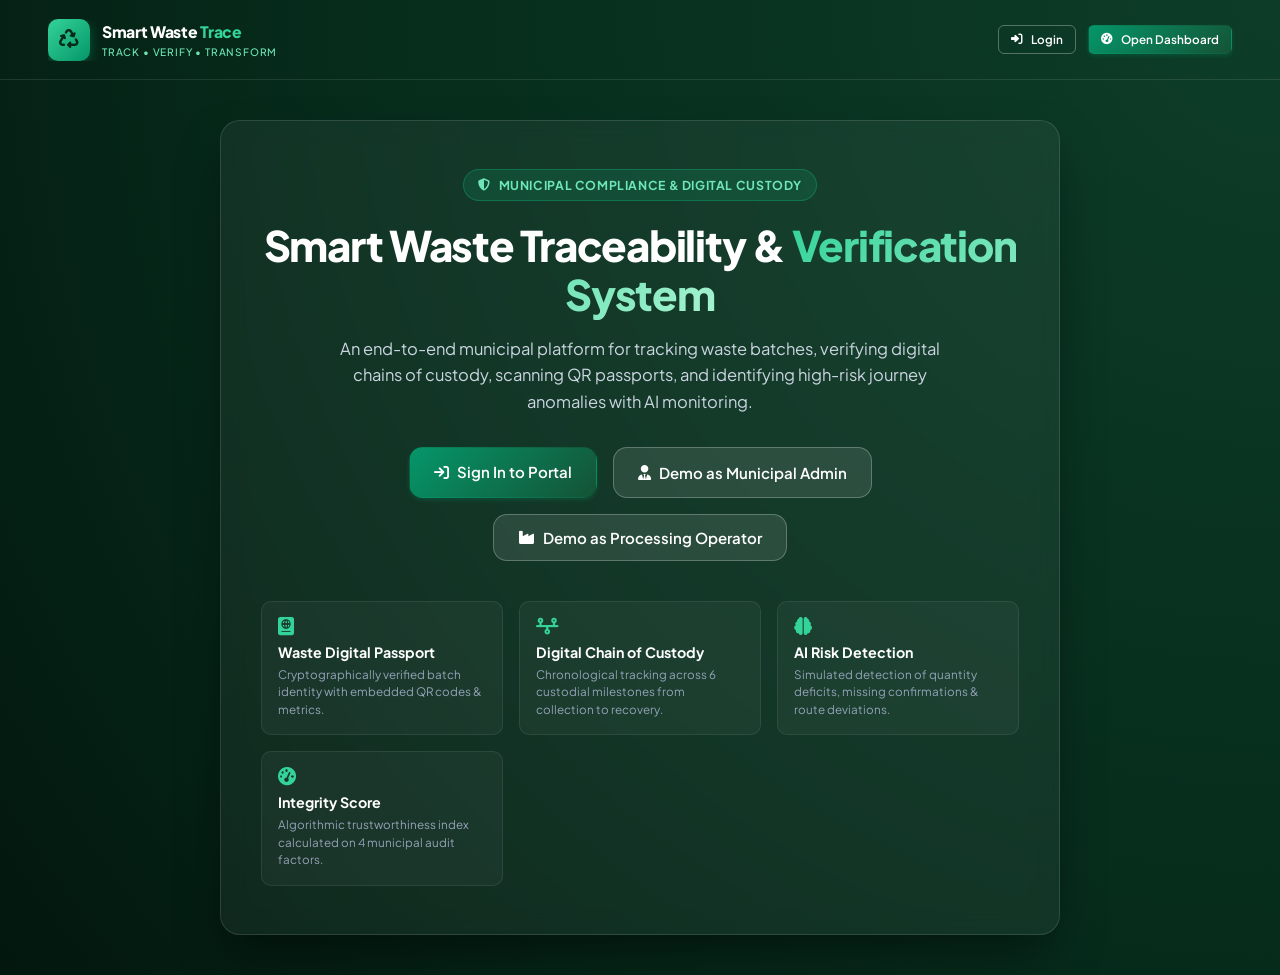
==== index.html @ 2388b6dc "Initial commit - Smart Waste Trace frontend" ====
<!DOCTYPE html>
<html lang="en">
<head>
  <meta charset="UTF-8">
  <meta name="viewport" content="width=device-width, initial-scale=1.0">
  <title>Smart Waste Trace | Track. Verify. Transform.</title>
  <link rel="stylesheet" href="https://cdnjs.cloudflare.com/ajax/libs/font-awesome/6.5.1/css/all.min.css">
  <link rel="stylesheet" href="css/style.css">
  <link rel="stylesheet" href="css/dashboard.css">
  <link rel="stylesheet" href="css/responsive.css">
  <style>
    .hero-section {
      min-height: 100vh;
      background: radial-gradient(circle at top right, #0d3d28 0%, #062b1b 60%, #03170e 100%);
      color: #ffffff;
      display: flex;
      flex-direction: column;
      position: relative;
      overflow: hidden;
    }
    .hero-nav {
      height: 80px;
      display: flex;
      align-items: center;
      justify-content: space-between;
      padding: 0 48px;
      border-bottom: 1px solid rgba(255, 255, 255, 0.1);
    }
    .hero-content {
      flex: 1;
      display: flex;
      align-items: center;
      justify-content: center;
      padding: 40px 24px;
      text-align: center;
    }
    .hero-card {
      max-width: 840px;
      background: rgba(255, 255, 255, 0.05);
      border: 1px solid rgba(255, 255, 255, 0.12);
      backdrop-filter: blur(12px);
      padding: 48px 40px;
      border-radius: var(--radius-xl);
      box-shadow: 0 25px 50px -12px rgba(0, 0, 0, 0.5);
    }
    .hero-badge {
      display: inline-flex;
      align-items: center;
      gap: 8px;
      background: rgba(16, 185, 129, 0.15);
      border: 1px solid rgba(16, 185, 129, 0.35);
      color: var(--primary-300);
      font-size: 0.82rem;
      font-weight: 700;
      letter-spacing: 0.05em;
      text-transform: uppercase;
      padding: 6px 14px;
      border-radius: var(--radius-full);
      margin-bottom: 20px;
    }
    .hero-title {
      font-size: 2.8rem;
      font-weight: 800;
      color: #ffffff;
      letter-spacing: -0.03em;
      line-height: 1.15;
      margin-bottom: 18px;
    }
    .hero-title span {
      background: linear-gradient(135deg, var(--primary-400), #a7f3d0);
      -webkit-background-clip: text;
      -webkit-text-fill-color: transparent;
    }
    .hero-desc {
      font-size: 1.1rem;
      color: #cbd5e1;
      max-width: 650px;
      margin: 0 auto 32px;
      line-height: 1.6;
    }
    .hero-features {
      display: grid;
      grid-template-columns: repeat(auto-fit, minmax(200px, 1fr));
      gap: 16px;
      margin-top: 40px;
      text-align: left;
    }
    .hero-feat-item {
      background: rgba(255, 255, 255, 0.04);
      border: 1px solid rgba(255, 255, 255, 0.08);
      padding: 16px;
      border-radius: var(--radius-md);
    }
    .hero-feat-item i {
      color: var(--primary-400);
      font-size: 1.2rem;
      margin-bottom: 8px;
      display: block;
    }
    .hero-feat-item h4 {
      color: #ffffff;
      font-size: 0.95rem;
      margin-bottom: 4px;
    }
    .hero-feat-item p {
      color: #94a3b8;
      font-size: 0.78rem;
    }
  </style>
</head>
<body>

  <div class="hero-section">
    <nav class="hero-nav">
      <a href="index.html" class="brand-wrapper">
        <div class="brand-logo-icon">
          <i class="fa-solid fa-recycle"></i>
        </div>
        <div class="brand-text">
          <span class="brand-name">Smart Waste <span>Trace</span></span>
          <span class="brand-tagline">Track • Verify • Transform</span>
        </div>
      </a>

      <div style="display: flex; gap: 12px;">
        <a href="login.html" class="btn btn-secondary btn-sm" style="background: transparent; color: #fff; border-color: rgba(255,255,255,0.3);">
          <i class="fa-solid fa-right-to-bracket"></i> Login
        </a>
        <a href="dashboard.html" class="btn btn-primary btn-sm">
          <i class="fa-solid fa-gauge-high"></i> Open Dashboard
        </a>
      </div>
    </nav>

    <div class="hero-content">
      <div class="hero-card">
        <div class="hero-badge">
          <i class="fa-solid fa-shield-halved"></i> Municipal Compliance & Digital Custody
        </div>
        <h1 class="hero-title">
          Smart Waste Traceability &amp; <span>Verification System</span>
        </h1>
        <p class="hero-desc">
          An end-to-end municipal platform for tracking waste batches, verifying digital chains of custody, scanning QR passports, and identifying high-risk journey anomalies with AI monitoring.
        </p>

        <div style="display: flex; justify-content: center; gap: 16px; flex-wrap: wrap;">
          <a href="login.html" class="btn btn-primary btn-lg">
            <i class="fa-solid fa-arrow-right-to-bracket"></i> Sign In to Portal
          </a>
          <button class="btn btn-secondary btn-lg" onclick="loginDirect('admin')" style="background: rgba(255,255,255,0.1); color: #fff; border-color: rgba(255,255,255,0.25);">
            <i class="fa-solid fa-user-tie"></i> Demo as Municipal Admin
          </button>
          <button class="btn btn-secondary btn-lg" onclick="loginDirect('operator')" style="background: rgba(255,255,255,0.1); color: #fff; border-color: rgba(255,255,255,0.25);">
            <i class="fa-solid fa-industry"></i> Demo as Processing Operator
          </button>
        </div>

        <div class="hero-features">
          <div class="hero-feat-item">
            <i class="fa-solid fa-passport"></i>
            <h4>Waste Digital Passport</h4>
            <p>Cryptographically verified batch identity with embedded QR codes & metrics.</p>
          </div>
          <div class="hero-feat-item">
            <i class="fa-solid fa-timeline"></i>
            <h4>Digital Chain of Custody</h4>
            <p>Chronological tracking across 6 custodial milestones from collection to recovery.</p>
          </div>
          <div class="hero-feat-item">
            <i class="fa-solid fa-brain"></i>
            <h4>AI Risk Detection</h4>
            <p>Simulated detection of quantity deficits, missing confirmations & route deviations.</p>
          </div>
          <div class="hero-feat-item">
            <i class="fa-solid fa-gauge-high"></i>
            <h4>Integrity Score</h4>
            <p>Algorithmic trustworthiness index calculated on 4 municipal audit factors.</p>
          </div>
        </div>
      </div>
    </div>
  </div>

  <div id="toast-container"></div>

  <script src="js/data.js"></script>
  <script src="js/auth.js"></script>
  <script>
    function loginDirect(role) {
      AuthService.login(role === 'admin' ? 'admin@smartwastetrace.gov.in' : 'operator@ecocompost.in', 'demo123', role);
      showToast(`Logged in as ${role === 'admin' ? 'Municipal Admin' : 'Processing Center Operator'}! Redirecting...`, 'success');
      setTimeout(() => {
        window.location.href = 'dashboard.html';
      }, 500);
    }

    // Auto-redirect if already authenticated
    document.addEventListener('DOMContentLoaded', () => {
      const user = AuthService.getUser();
      if (user) {
        // Can optionally auto redirect, or leave landing accessible
      }
    });
  </script>
</body>
</html>
---- css/style.css ----
/* ==========================================================================
   SMART WASTE TRACE - CORE DESIGN SYSTEM & STYLESHEET
   Theme: Environmental Tech / Forest & Emerald Green
   Tagline: Track. Verify. Transform.
   ========================================================================== */

@import url('https://fonts.googleapis.com/css2?family=Plus+Jakarta+Sans:wght@300;400;500;600;700;800&family=JetBrains+Mono:wght@400;500;600&display=swap');

:root {
  /* Brand Colors */
  --primary-900: #062b1b;
  --primary-800: #0d3d28;
  --primary-700: #145336;
  --primary-600: #059669;
  --primary-500: #10b981;
  --primary-400: #34d399;
  --primary-300: #6ee7b7;
  --primary-100: #d1fae5;
  --primary-50:  #ecfdf5;

  /* Accent & Status Colors */
  --accent: #2563eb;
  --accent-light: #eff6ff;
  
  --success: #10b981;
  --success-bg: #ecfdf5;
  --success-border: #a7f3d0;
  
  --warning: #f59e0b;
  --warning-bg: #fffbeb;
  --warning-border: #fde68a;
  
  --danger: #ef4444;
  --danger-bg: #fef2f2;
  --danger-border: #fecaca;

  --info: #0ea5e9;
  --info-bg: #f0f9ff;
  --info-border: #bae6fd;

  /* Neutrals */
  --slate-950: #020617;
  --slate-900: #0f172a;
  --slate-800: #1e293b;
  --slate-700: #334155;
  --slate-600: #475569;
  --slate-500: #64748b;
  --slate-400: #94a3b8;
  --slate-300: #cbd5e1;
  --slate-200: #e2e8f0;
  --slate-100: #f1f5f9;
  --slate-50:  #f8fafc;
  --white:     #ffffff;

  /* App Canvas */
  --bg-app: #f4f7f5;
  --bg-card: #ffffff;
  --bg-card-hover: #f9fbf9;
  --border-color: #e2e8f0;
  --border-light: #f1f5f9;

  /* Typography */
  --font-sans: 'Plus Jakarta Sans', -apple-system, BlinkMacSystemFont, 'Segoe UI', Roboto, sans-serif;
  --font-mono: 'JetBrains Mono', monospace;

  /* Shadows */
  --shadow-xs: 0 1px 2px 0 rgba(16, 24, 40, 0.04);
  --shadow-sm: 0 1px 3px 0 rgba(16, 24, 40, 0.08), 0 1px 2px 0 rgba(16, 24, 40, 0.04);
  --shadow-md: 0 4px 6px -1px rgba(16, 24, 40, 0.08), 0 2px 4px -1px rgba(16, 24, 40, 0.04);
  --shadow-lg: 0 10px 15px -3px rgba(16, 24, 40, 0.08), 0 4px 6px -2px rgba(16, 24, 40, 0.04);
  --shadow-xl: 0 20px 25px -5px rgba(16, 24, 40, 0.1), 0 10px 10px -5px rgba(16, 24, 40, 0.03);
  --shadow-glow: 0 0 25px rgba(16, 185, 129, 0.25);

  /* Radius */
  --radius-sm: 6px;
  --radius-md: 10px;
  --radius-lg: 14px;
  --radius-xl: 20px;
  --radius-full: 9999px;

  /* Layout dimensions */
  --sidebar-width: 270px;
  --sidebar-collapsed-width: 78px;
  --topbar-height: 72px;

  /* Transitions */
  --transition-fast: 0.15s ease;
  --transition-normal: 0.25s ease;
  --transition-slow: 0.4s cubic-bezier(0.16, 1, 0.3, 1);
}

/* Base Reset */
*, *::before, *::after {
  box-sizing: border-box;
  margin: 0;
  padding: 0;
}

html {
  font-size: 15px;
  scroll-behavior: smooth;
  height: 100%;
}

body {
  font-family: var(--font-sans);
  background-color: var(--bg-app);
  color: var(--slate-700);
  line-height: 1.5;
  height: 100%;
  -webkit-font-smoothing: antialiased;
  -moz-osx-font-smoothing: grayscale;
}

a {
  color: var(--primary-600);
  text-decoration: none;
  transition: color var(--transition-fast);
}

a:hover {
  color: var(--primary-700);
}

img, svg {
  vertical-align: middle;
}

button, input, select, textarea {
  font-family: inherit;
  font-size: inherit;
}

/* Typography Helpers */
h1, h2, h3, h4, h5, h6 {
  color: var(--slate-900);
  font-weight: 700;
  line-height: 1.25;
}

h1 { font-size: 1.85rem; }
h2 { font-size: 1.5rem; }
h3 { font-size: 1.25rem; }
h4 { font-size: 1.05rem; }

p {
  color: var(--slate-600);
}

.mono {
  font-family: var(--font-mono);
}

/* Utility Badges */
.badge {
  display: inline-flex;
  align-items: center;
  gap: 5px;
  padding: 3px 10px;
  font-size: 0.75rem;
  font-weight: 600;
  border-radius: var(--radius-full);
  text-transform: capitalize;
  letter-spacing: 0.02em;
}

.badge-dot {
  width: 6px;
  height: 6px;
  border-radius: 50%;
}

/* Status variants */
.badge-low, .badge-completed, .badge-verified, .badge-active {
  background-color: var(--success-bg);
  color: #065f46;
  border: 1px solid var(--success-border);
}
.badge-low .badge-dot, .badge-completed .badge-dot, .badge-verified .badge-dot {
  background-color: var(--success);
}

.badge-medium, .badge-in-transit, .badge-processing {
  background-color: var(--warning-bg);
  color: #92400e;
  border: 1px solid var(--warning-border);
}
.badge-medium .badge-dot, .badge-in-transit .badge-dot, .badge-processing .badge-dot {
  background-color: var(--warning);
}

.badge-high, .badge-discrepancy, .badge-flagged, .badge-alert {
  background-color: var(--danger-bg);
  color: #991b1b;
  border: 1px solid var(--danger-border);
}
.badge-high .badge-dot, .badge-discrepancy .badge-dot, .badge-flagged .badge-dot {
  background-color: var(--danger);
}

.badge-unverified, .badge-pending, .badge-scheduled {
  background-color: #f3e8ff;
  color: #6b21a8;
  border: 1px solid #d8b4fe;
}
.badge-unverified .badge-dot, .badge-pending .badge-dot {
  background-color: #9333ea;
}

.badge-neutral {
  background-color: var(--slate-100);
  color: var(--slate-700);
  border: 1px solid var(--slate-200);
}

/* Waste Type Badges */
.waste-badge {
  display: inline-flex;
  align-items: center;
  gap: 6px;
  padding: 4px 10px;
  border-radius: var(--radius-sm);
  font-size: 0.78rem;
  font-weight: 600;
}
.waste-organic { background: #ecfdf5; color: #047857; border: 1px solid #a7f3d0; }
.waste-plastic { background: #eff6ff; color: #1d4ed8; border: 1px solid #bfdbfe; }
.waste-paper   { background: #fefce8; color: #a16207; border: 1px solid #fef08a; }
.waste-metal   { background: #f1f5f9; color: #475569; border: 1px solid #cbd5e1; }
.waste-ewaste  { background: #faf5ff; color: #7e22ce; border: 1px solid #e9d5ff; }
.waste-mixed   { background: #fff1f2; color: #be123c; border: 1px solid #fecdd3; }

/* Buttons */
.btn {
  display: inline-flex;
  align-items: center;
  justify-content: center;
  gap: 8px;
  font-weight: 600;
  font-size: 0.88rem;
  padding: 9px 18px;
  border-radius: var(--radius-md);
  border: 1px solid transparent;
  cursor: pointer;
  transition: all var(--transition-fast);
  text-decoration: none;
  white-space: nowrap;
}

.btn:disabled {
  opacity: 0.6;
  cursor: not-allowed;
  pointer-events: none;
}

.btn-primary {
  background: linear-gradient(135deg, var(--primary-600), var(--primary-700));
  color: var(--white);
  box-shadow: 0 2px 4px rgba(5, 150, 105, 0.25);
}
.btn-primary:hover {
  background: linear-gradient(135deg, var(--primary-500), var(--primary-600));
  box-shadow: 0 4px 8px rgba(5, 150, 105, 0.35);
  color: var(--white);
  transform: translateY(-1px);
}

.btn-secondary {
  background: var(--white);
  color: var(--slate-700);
  border: 1px solid var(--slate-300);
}
.btn-secondary:hover {
  background: var(--slate-50);
  border-color: var(--slate-400);
  color: var(--slate-900);
}

.btn-danger {
  background: var(--danger);
  color: var(--white);
}
.btn-danger:hover {
  background: #dc2626;
  color: var(--white);
}

.btn-success {
  background: var(--success);
  color: var(--white);
}
.btn-success:hover {
  background: #059669;
  color: var(--white);
}

.btn-ghost {
  background: transparent;
  color: var(--slate-600);
}
.btn-ghost:hover {
  background: var(--slate-100);
  color: var(--slate-900);
}

.btn-sm {
  padding: 5px 12px;
  font-size: 0.78rem;
  border-radius: var(--radius-sm);
}

.btn-lg {
  padding: 13px 24px;
  font-size: 1rem;
  border-radius: var(--radius-lg);
}

.btn-icon {
  width: 38px;
  height: 38px;
  padding: 0;
  border-radius: var(--radius-md);
}

/* Card Component */
.card {
  background: var(--bg-card);
  border: 1px solid var(--border-color);
  border-radius: var(--radius-lg);
  box-shadow: var(--shadow-sm);
  transition: box-shadow var(--transition-normal), border-color var(--transition-normal);
  position: relative;
  overflow: hidden;
}

.card:hover {
  border-color: #cbd5e1;
}

.card-header {
  padding: 18px 22px;
  border-bottom: 1px solid var(--border-color);
  display: flex;
  align-items: center;
  justify-content: space-between;
  gap: 12px;
}

.card-title {
  font-size: 1.05rem;
  font-weight: 700;
  color: var(--slate-900);
  display: flex;
  align-items: center;
  gap: 10px;
}

.card-subtitle {
  font-size: 0.8rem;
  color: var(--slate-500);
  margin-top: 2px;
}

.card-body {
  padding: 22px;
}

.card-footer {
  padding: 14px 22px;
  border-top: 1px solid var(--border-color);
  background: var(--slate-50);
  display: flex;
  align-items: center;
  justify-content: space-between;
}

/* Form Controls */
.form-group {
  margin-bottom: 18px;
}

.form-label {
  display: block;
  font-size: 0.84rem;
  font-weight: 600;
  color: var(--slate-700);
  margin-bottom: 6px;
}

.form-label .required {
  color: var(--danger);
  margin-left: 2px;
}

.form-control, .form-select {
  width: 100%;
  padding: 10px 14px;
  font-size: 0.9rem;
  color: var(--slate-800);
  background-color: var(--white);
  border: 1px solid var(--slate-300);
  border-radius: var(--radius-md);
  transition: all var(--transition-fast);
  outline: none;
}

.form-control:focus, .form-select:focus {
  border-color: var(--primary-500);
  box-shadow: 0 0 0 3px rgba(16, 185, 129, 0.15);
}

.form-control::placeholder {
  color: var(--slate-400);
}

.form-hint {
  font-size: 0.75rem;
  color: var(--slate-500);
  margin-top: 5px;
}

.form-row {
  display: grid;
  grid-template-columns: repeat(auto-fit, minmax(220px, 1fr));
  gap: 16px;
}

/* Checkboxes & Switches */
.form-check {
  display: flex;
  align-items: center;
  gap: 8px;
  user-select: none;
}

.form-check-input {
  width: 17px;
  height: 17px;
  accent-color: var(--primary-600);
  cursor: pointer;
}

/* Data Tables */
.table-responsive {
  width: 100%;
  overflow-x: auto;
  -webkit-overflow-scrolling: touch;
}

.data-table {
  width: 100%;
  border-collapse: separate;
  border-spacing: 0;
  font-size: 0.88rem;
  text-align: left;
}

.data-table th {
  background-color: #f8fafc;
  color: var(--slate-600);
  font-weight: 600;
  font-size: 0.78rem;
  text-transform: uppercase;
  letter-spacing: 0.04em;
  padding: 12px 16px;
  border-bottom: 1px solid var(--border-color);
  white-space: nowrap;
}

.data-table td {
  padding: 14px 16px;
  border-bottom: 1px solid var(--border-light);
  color: var(--slate-700);
  vertical-align: middle;
}

.data-table tbody tr {
  transition: background-color var(--transition-fast);
}

.data-table tbody tr:hover {
  background-color: #f8fafc;
}

.data-table tbody tr:last-child td {
  border-bottom: none;
}

/* Empty State */
.empty-state {
  text-align: center;
  padding: 45px 20px;
}

.empty-state-icon {
  width: 64px;
  height: 64px;
  border-radius: 50%;
  background: var(--primary-50);
  color: var(--primary-600);
  display: inline-flex;
  align-items: center;
  justify-content: center;
  font-size: 1.6rem;
  margin-bottom: 14px;
}

.empty-state-title {
  font-size: 1.1rem;
  font-weight: 700;
  color: var(--slate-800);
  margin-bottom: 6px;
}

.empty-state-text {
  font-size: 0.88rem;
  color: var(--slate-500);
  max-width: 420px;
  margin: 0 auto 18px;
}

/* Modals */
.modal-backdrop {
  position: fixed;
  top: 0;
  left: 0;
  width: 100%;
  height: 100%;
  background: rgba(15, 23, 42, 0.6);
  backdrop-filter: blur(4px);
  z-index: 1000;
  display: flex;
  align-items: center;
  justify-content: center;
  padding: 20px;
  opacity: 0;
  visibility: hidden;
  transition: opacity 0.25s ease, visibility 0.25s ease;
}

.modal-backdrop.active {
  opacity: 1;
  visibility: visible;
}

.modal-dialog {
  background: var(--white);
  border-radius: var(--radius-xl);
  box-shadow: var(--shadow-xl);
  width: 100%;
  max-width: 600px;
  max-height: 90vh;
  display: flex;
  flex-direction: column;
  transform: translateY(20px) scale(0.97);
  transition: transform 0.25s cubic-bezier(0.16, 1, 0.3, 1);
  overflow: hidden;
}

.modal-backdrop.active .modal-dialog {
  transform: translateY(0) scale(1);
}

.modal-header {
  padding: 20px 24px;
  border-bottom: 1px solid var(--border-color);
  display: flex;
  align-items: center;
  justify-content: space-between;
}

.modal-body {
  padding: 24px;
  overflow-y: auto;
}

.modal-footer {
  padding: 16px 24px;
  border-top: 1px solid var(--border-color);
  background: var(--slate-50);
  display: flex;
  align-items: center;
  justify-content: flex-end;
  gap: 12px;
}

/* Toast Notifications */
#toast-container {
  position: fixed;
  bottom: 24px;
  right: 24px;
  z-index: 9999;
  display: flex;
  flex-direction: column;
  gap: 10px;
  pointer-events: none;
}

.toast {
  pointer-events: auto;
  display: flex;
  align-items: center;
  gap: 12px;
  background: var(--white);
  padding: 14px 18px;
  border-radius: var(--radius-lg);
  box-shadow: var(--shadow-lg);
  border-left: 5px solid var(--primary-600);
  min-width: 300px;
  max-width: 420px;
  animation: toastSlideIn 0.3s cubic-bezier(0.16, 1, 0.3, 1);
  font-size: 0.88rem;
  color: var(--slate-800);
}

.toast.toast-success { border-left-color: var(--success); }
.toast.toast-warning { border-left-color: var(--warning); }
.toast.toast-danger  { border-left-color: var(--danger); }
.toast.toast-info    { border-left-color: var(--info); }

.toast-icon {
  font-size: 1.15rem;
}
.toast-success .toast-icon { color: var(--success); }
.toast-warning .toast-icon { color: var(--warning); }
.toast-danger  .toast-icon { color: var(--danger); }
.toast-info    .toast-icon { color: var(--info); }

.toast-content {
  flex: 1;
}

.toast-close {
  background: none;
  border: none;
  color: var(--slate-400);
  cursor: pointer;
  padding: 4px;
  border-radius: 4px;
}
.toast-close:hover {
  color: var(--slate-700);
}

@keyframes toastSlideIn {
  from { transform: translateX(100%); opacity: 0; }
  to { transform: translateX(0); opacity: 1; }
}

@keyframes toastSlideOut {
  from { transform: translateX(0); opacity: 1; }
  to { transform: translateX(100%); opacity: 0; }
}

/* Simulated banner */
.simulated-pill {
  display: inline-flex;
  align-items: center;
  gap: 5px;
  font-size: 0.72rem;
  font-weight: 700;
  text-transform: uppercase;
  letter-spacing: 0.05em;
  padding: 2px 8px;
  border-radius: var(--radius-full);
  background: #f1f5f9;
  color: #475569;
  border: 1px solid #cbd5e1;
}

.simulated-banner {
  background: #f8fafc;
  border: 1px dashed #cbd5e1;
  border-radius: var(--radius-md);
  padding: 8px 14px;
  font-size: 0.78rem;
  color: #64748b;
  display: flex;
  align-items: center;
  gap: 8px;
  margin-bottom: 16px;
}

/* Common Helper Utilities */
.text-primary   { color: var(--primary-600) !important; }
.text-danger    { color: var(--danger) !important; }
.text-warning   { color: var(--warning) !important; }
.text-success   { color: var(--success) !important; }
.text-slate-400 { color: var(--slate-400) !important; }
.text-slate-500 { color: var(--slate-500) !important; }
.text-slate-600 { color: var(--slate-600) !important; }
.text-slate-700 { color: var(--slate-700) !important; }
.text-slate-900 { color: var(--slate-900) !important; }

.font-bold      { font-weight: 700 !important; }
.font-extrabold { font-weight: 800 !important; }
.text-center    { text-align: center !important; }
.text-right     { text-align: right !important; }
.text-left      { text-align: left !important; }

.py-4 { padding-top: 24px !important; padding-bottom: 24px !important; }
.py-5 { padding-top: 40px !important; padding-bottom: 40px !important; }
.mb-0 { margin-bottom: 0 !important; }
.mt-2 { margin-top: 8px !important; }

.border-danger  { border-color: var(--danger) !important; }
.border-warning { border-color: var(--warning) !important; }
.border-info    { border-color: var(--info) !important; }

.d-none { display: none !important; }
@media (min-width: 576px) {
  .d-sm-inline { display: inline !important; }
}
@media (max-width: 992px) {
  .d-lg-none { display: inline-flex !important; }
}
@media (min-width: 993px) {
  .d-lg-none { display: none !important; }
}
---- css/dashboard.css ----
/* ==========================================================================
   SMART WASTE TRACE - DASHBOARD & WORKFLOW LAYOUT
   ========================================================================== */

/* Main App Layout */
.app-layout {
  display: flex;
  min-height: 100vh;
  background-color: var(--bg-app);
}

/* Sidebar */
.app-sidebar {
  width: var(--sidebar-width);
  background: linear-gradient(180deg, var(--primary-900) 0%, #082115 100%);
  color: #e2e8f0;
  display: flex;
  flex-direction: column;
  position: fixed;
  top: 0;
  bottom: 0;
  left: 0;
  z-index: 100;
  transition: width var(--transition-normal);
  border-right: 1px solid rgba(255, 255, 255, 0.08);
  box-shadow: 4px 0 20px rgba(0, 0, 0, 0.15);
}

.sidebar-header {
  height: var(--topbar-height);
  padding: 0 20px;
  display: flex;
  align-items: center;
  justify-content: space-between;
  border-bottom: 1px solid rgba(255, 255, 255, 0.08);
}

.brand-wrapper {
  display: flex;
  align-items: center;
  gap: 12px;
  overflow: hidden;
  text-decoration: none;
}

.brand-logo-icon {
  width: 42px;
  height: 42px;
  min-width: 42px;
  border-radius: var(--radius-md);
  background: linear-gradient(135deg, var(--primary-400), var(--primary-600));
  display: flex;
  align-items: center;
  justify-content: center;
  color: var(--primary-900);
  font-size: 1.3rem;
  box-shadow: 0 4px 12px rgba(16, 185, 129, 0.35);
}

.brand-text {
  display: flex;
  flex-direction: column;
  white-space: nowrap;
}

.brand-name {
  font-size: 1.05rem;
  font-weight: 800;
  color: #ffffff;
  letter-spacing: -0.02em;
}

.brand-name span {
  color: var(--primary-400);
}

.brand-tagline {
  font-size: 0.68rem;
  font-weight: 500;
  color: var(--primary-300);
  letter-spacing: 0.08em;
  text-transform: uppercase;
}

.sidebar-toggle-btn {
  background: transparent;
  border: none;
  color: rgba(255, 255, 255, 0.6);
  font-size: 1.1rem;
  cursor: pointer;
  padding: 6px;
  border-radius: var(--radius-sm);
  transition: all var(--transition-fast);
}
.sidebar-toggle-btn:hover {
  color: #ffffff;
  background: rgba(255, 255, 255, 0.1);
}

/* Sidebar Nav */
.sidebar-nav {
  flex: 1;
  padding: 16px 12px;
  overflow-y: auto;
  overflow-x: hidden;
  display: flex;
  flex-direction: column;
  gap: 4px;
}

.sidebar-nav::-webkit-scrollbar {
  width: 4px;
}
.sidebar-nav::-webkit-scrollbar-thumb {
  background: rgba(255, 255, 255, 0.15);
  border-radius: 4px;
}

.nav-section-title {
  font-size: 0.68rem;
  text-transform: uppercase;
  font-weight: 700;
  color: rgba(255, 255, 255, 0.4);
  padding: 10px 12px 4px;
  letter-spacing: 0.08em;
  white-space: nowrap;
}

.nav-item {
  display: flex;
  align-items: center;
  gap: 12px;
  padding: 10px 14px;
  color: #cbd5e1;
  font-size: 0.88rem;
  font-weight: 500;
  border-radius: var(--radius-md);
  text-decoration: none;
  transition: all var(--transition-fast);
  position: relative;
  white-space: nowrap;
}

.nav-item i {
  font-size: 1.05rem;
  width: 20px;
  text-align: center;
  color: rgba(255, 255, 255, 0.65);
  transition: color var(--transition-fast);
}

.nav-item:hover {
  background: rgba(255, 255, 255, 0.08);
  color: #ffffff;
}
.nav-item:hover i {
  color: var(--primary-300);
}

.nav-item.active {
  background: linear-gradient(90deg, rgba(16, 185, 129, 0.25) 0%, rgba(16, 185, 129, 0.1) 100%);
  color: #ffffff;
  font-weight: 600;
  border-left: 3px solid var(--primary-400);
}
.nav-item.active i {
  color: var(--primary-400);
}

.nav-badge {
  margin-left: auto;
  background: var(--danger);
  color: #ffffff;
  font-size: 0.7rem;
  font-weight: 700;
  padding: 2px 7px;
  border-radius: var(--radius-full);
}

/* Sidebar Footer */
.sidebar-footer {
  padding: 14px;
  border-top: 1px solid rgba(255, 255, 255, 0.08);
  background: rgba(0, 0, 0, 0.2);
}

.user-snippet {
  display: flex;
  align-items: center;
  gap: 10px;
}

.user-avatar {
  width: 38px;
  height: 38px;
  border-radius: 50%;
  background: var(--primary-600);
  color: #ffffff;
  display: flex;
  align-items: center;
  justify-content: center;
  font-weight: 700;
  font-size: 0.95rem;
  border: 2px solid var(--primary-400);
}

.user-info {
  flex: 1;
  overflow: hidden;
}

.user-name {
  font-size: 0.85rem;
  font-weight: 600;
  color: #ffffff;
  white-space: nowrap;
  overflow: hidden;
  text-overflow: ellipsis;
}

.user-role-badge {
  font-size: 0.68rem;
  color: var(--primary-300);
  white-space: nowrap;
}

.logout-link {
  color: rgba(255, 255, 255, 0.6);
  font-size: 1.1rem;
  padding: 6px;
  border-radius: var(--radius-sm);
  transition: all var(--transition-fast);
}
.logout-link:hover {
  color: #f87171;
  background: rgba(239, 68, 68, 0.15);
}

/* Collapsed Sidebar State */
body.sidebar-collapsed .app-sidebar {
  width: var(--sidebar-collapsed-width);
}
body.sidebar-collapsed .brand-text,
body.sidebar-collapsed .nav-item span,
body.sidebar-collapsed .nav-section-title,
body.sidebar-collapsed .user-info,
body.sidebar-collapsed .nav-badge {
  display: none;
}
body.sidebar-collapsed .nav-item {
  justify-content: center;
  padding: 12px 0;
}
body.sidebar-collapsed .nav-item i {
  font-size: 1.25rem;
  width: auto;
}
body.sidebar-collapsed .app-main {
  margin-left: var(--sidebar-collapsed-width);
}

/* App Main Container */
.app-main {
  flex: 1;
  margin-left: var(--sidebar-width);
  min-height: 100vh;
  display: flex;
  flex-direction: column;
  transition: margin-left var(--transition-normal);
}

/* Topbar */
.app-topbar {
  height: var(--topbar-height);
  background: var(--white);
  border-bottom: 1px solid var(--border-color);
  padding: 0 28px;
  display: flex;
  align-items: center;
  justify-content: space-between;
  position: sticky;
  top: 0;
  z-index: 90;
  box-shadow: var(--shadow-xs);
}

.topbar-left {
  display: flex;
  align-items: center;
  gap: 16px;
}

.page-headline h1 {
  font-size: 1.25rem;
  font-weight: 700;
  color: var(--slate-900);
  margin: 0;
}

.page-headline .breadcrumb {
  font-size: 0.75rem;
  color: var(--slate-500);
  display: flex;
  align-items: center;
  gap: 6px;
  margin-top: 2px;
}

.topbar-search {
  position: relative;
  width: 280px;
}

.topbar-search input {
  width: 100%;
  padding: 8px 12px 8px 36px;
  font-size: 0.85rem;
  border-radius: var(--radius-full);
  border: 1px solid var(--border-color);
  background: var(--slate-50);
  outline: none;
  transition: all var(--transition-fast);
}

.topbar-search input:focus {
  background: var(--white);
  border-color: var(--primary-500);
  box-shadow: 0 0 0 3px rgba(16, 185, 129, 0.15);
  width: 320px;
}

.topbar-search i {
  position: absolute;
  left: 12px;
  top: 50%;
  transform: translateY(-50%);
  color: var(--slate-400);
  font-size: 0.9rem;
}

.topbar-right {
  display: flex;
  align-items: center;
  gap: 16px;
}

/* Role Selector Pill */
.role-switcher-pill {
  display: flex;
  align-items: center;
  gap: 8px;
  background: var(--primary-50);
  border: 1px solid var(--primary-100);
  padding: 4px 10px;
  border-radius: var(--radius-full);
  cursor: pointer;
  transition: all var(--transition-fast);
}
.role-switcher-pill:hover {
  background: var(--primary-100);
}

.role-switcher-pill .status-dot {
  width: 8px;
  height: 8px;
  border-radius: 50%;
  background: var(--primary-500);
  box-shadow: 0 0 0 2px rgba(16, 185, 129, 0.25);
  animation: pulseGreen 2s infinite;
}

@keyframes pulseGreen {
  0% { box-shadow: 0 0 0 0 rgba(16, 185, 129, 0.4); }
  70% { box-shadow: 0 0 0 6px rgba(16, 185, 129, 0); }
  100% { box-shadow: 0 0 0 0 rgba(16, 185, 129, 0); }
}

.role-switcher-pill span {
  font-size: 0.78rem;
  font-weight: 700;
  color: var(--primary-800);
}

/* Notification Button & Dropdown */
.notification-btn {
  position: relative;
  background: var(--slate-100);
  border: none;
  width: 38px;
  height: 38px;
  border-radius: 50%;
  display: flex;
  align-items: center;
  justify-content: center;
  color: var(--slate-600);
  cursor: pointer;
  transition: all var(--transition-fast);
}
.notification-btn:hover {
  background: var(--slate-200);
  color: var(--slate-900);
}

.notification-count {
  position: absolute;
  top: -2px;
  right: -2px;
  background: var(--danger);
  color: #fff;
  font-size: 0.65rem;
  font-weight: 700;
  width: 18px;
  height: 18px;
  border-radius: 50%;
  display: flex;
  align-items: center;
  justify-content: center;
  border: 2px solid var(--white);
}

.dropdown-menu {
  position: absolute;
  top: 100%;
  right: 0;
  margin-top: 8px;
  background: var(--white);
  border: 1px solid var(--border-color);
  border-radius: var(--radius-lg);
  box-shadow: var(--shadow-xl);
  width: 340px;
  display: none;
  flex-direction: column;
  z-index: 200;
  overflow: hidden;
}

.dropdown-menu.show {
  display: flex;
}

.dropdown-header {
  padding: 14px 18px;
  border-bottom: 1px solid var(--border-color);
  font-weight: 700;
  font-size: 0.9rem;
  display: flex;
  align-items: center;
  justify-content: space-between;
}

.dropdown-list {
  max-height: 280px;
  overflow-y: auto;
}

.dropdown-item-notification {
  padding: 12px 18px;
  border-bottom: 1px solid var(--border-light);
  display: flex;
  gap: 12px;
  cursor: pointer;
  transition: background var(--transition-fast);
}
.dropdown-item-notification:hover {
  background: var(--slate-50);
}

.dropdown-item-notification .noti-icon {
  width: 32px;
  height: 32px;
  min-width: 32px;
  border-radius: 50%;
  display: flex;
  align-items: center;
  justify-content: center;
  font-size: 0.85rem;
}

.noti-high { background: var(--danger-bg); color: var(--danger); }
.noti-medium { background: var(--warning-bg); color: var(--warning); }
.noti-low { background: var(--info-bg); color: var(--info); }

.noti-text-title {
  font-size: 0.82rem;
  font-weight: 600;
  color: var(--slate-800);
}
.noti-text-desc {
  font-size: 0.75rem;
  color: var(--slate-500);
  margin-top: 2px;
}

/* Main Content Area */
.app-content {
  flex: 1;
  padding: 28px;
}

/* Page Header with Action toolbar */
.content-header {
  display: flex;
  align-items: center;
  justify-content: space-between;
  flex-wrap: wrap;
  gap: 16px;
  margin-bottom: 24px;
}

.content-header-title {
  font-size: 1.5rem;
  font-weight: 800;
  color: var(--slate-900);
  letter-spacing: -0.02em;
}

.content-header-subtitle {
  font-size: 0.85rem;
  color: var(--slate-500);
  margin-top: 3px;
}

.content-header-actions {
  display: flex;
  align-items: center;
  gap: 10px;
}

/* Dashboard Statistics Grid */
.stats-grid {
  display: grid;
  grid-template-columns: repeat(auto-fit, minmax(200px, 1fr));
  gap: 18px;
  margin-bottom: 28px;
}

.stat-card {
  background: var(--white);
  border: 1px solid var(--border-color);
  border-radius: var(--radius-lg);
  padding: 20px;
  display: flex;
  align-items: flex-start;
  justify-content: space-between;
  box-shadow: var(--shadow-sm);
  transition: all var(--transition-normal);
  position: relative;
  overflow: hidden;
}

.stat-card:hover {
  transform: translateY(-2px);
  box-shadow: var(--shadow-md);
  border-color: #cbd5e1;
}

.stat-card::after {
  content: '';
  position: absolute;
  top: 0;
  left: 0;
  right: 0;
  height: 3px;
  background: transparent;
}

.stat-card.stat-primary::after { background: var(--primary-500); }
.stat-card.stat-success::after { background: var(--success); }
.stat-card.stat-warning::after { background: var(--warning); }
.stat-card.stat-danger::after  { background: var(--danger); }
.stat-card.stat-purple::after  { background: #8b5cf6; }

.stat-label {
  font-size: 0.78rem;
  font-weight: 600;
  color: var(--slate-500);
  text-transform: uppercase;
  letter-spacing: 0.04em;
  margin-bottom: 8px;
}

.stat-value {
  font-size: 1.85rem;
  font-weight: 800;
  color: var(--slate-900);
  line-height: 1.1;
  letter-spacing: -0.02em;
}

.stat-meta {
  display: flex;
  align-items: center;
  gap: 6px;
  margin-top: 8px;
  font-size: 0.76rem;
  color: var(--slate-500);
}

.stat-icon {
  width: 44px;
  height: 44px;
  border-radius: var(--radius-md);
  display: flex;
  align-items: center;
  justify-content: center;
  font-size: 1.25rem;
}

.stat-primary .stat-icon { background: var(--primary-50); color: var(--primary-600); }
.stat-success .stat-icon { background: var(--success-bg); color: var(--success); }
.stat-warning .stat-icon { background: var(--warning-bg); color: var(--warning); }
.stat-danger .stat-icon  { background: var(--danger-bg); color: var(--danger); }
.stat-purple .stat-icon  { background: #faf5ff; color: #8b5cf6; }

/* Dashboard Grids */
.dashboard-grid-main {
  display: grid;
  grid-template-columns: 2fr 1fr;
  gap: 24px;
  margin-bottom: 28px;
}

.dashboard-grid-triple {
  display: grid;
  grid-template-columns: repeat(3, 1fr);
  gap: 24px;
  margin-bottom: 28px;
}

/* Charts Wrapper */
.chart-container {
  position: relative;
  height: 280px;
  width: 100%;
}

/* Filter bar */
.filter-bar {
  background: var(--white);
  border: 1px solid var(--border-color);
  border-radius: var(--radius-lg);
  padding: 16px 20px;
  display: flex;
  align-items: center;
  justify-content: space-between;
  flex-wrap: wrap;
  gap: 16px;
  margin-bottom: 24px;
  box-shadow: var(--shadow-xs);
}

.filter-group {
  display: flex;
  align-items: center;
  flex-wrap: wrap;
  gap: 12px;
}

/* Timeline & Chain of Custody */
.custody-timeline {
  position: relative;
  padding: 20px 0 20px 32px;
}

.custody-timeline::before {
  content: '';
  position: absolute;
  top: 0;
  bottom: 0;
  left: 15px;
  width: 3px;
  background: var(--slate-200);
}

.timeline-step {
  position: relative;
  margin-bottom: 28px;
}

.timeline-step:last-child {
  margin-bottom: 0;
}

.timeline-marker {
  position: absolute;
  left: -32px;
  top: 0;
  width: 32px;
  height: 32px;
  border-radius: 50%;
  background: var(--white);
  border: 3px solid var(--slate-300);
  display: flex;
  align-items: center;
  justify-content: center;
  font-size: 0.85rem;
  color: var(--slate-500);
  z-index: 2;
  transition: all var(--transition-fast);
}

.timeline-step.completed .timeline-marker {
  background: var(--success);
  border-color: var(--primary-100);
  color: #ffffff;
}

.timeline-step.active .timeline-marker {
  background: var(--warning);
  border-color: var(--warning-bg);
  color: #ffffff;
  box-shadow: 0 0 0 4px rgba(245, 158, 11, 0.2);
}

.timeline-step.flagged .timeline-marker {
  background: var(--danger);
  border-color: var(--danger-bg);
  color: #ffffff;
  box-shadow: 0 0 0 4px rgba(239, 68, 68, 0.2);
}

.timeline-content-card {
  background: var(--white);
  border: 1px solid var(--border-color);
  border-radius: var(--radius-lg);
  padding: 16px 20px;
  box-shadow: var(--shadow-xs);
}

.timeline-header {
  display: flex;
  align-items: center;
  justify-content: space-between;
  margin-bottom: 8px;
}

.timeline-title {
  font-size: 0.98rem;
  font-weight: 700;
  color: var(--slate-900);
}

.timeline-meta {
  font-size: 0.78rem;
  color: var(--slate-500);
  display: flex;
  align-items: center;
  gap: 12px;
  margin-top: 4px;
}

.timeline-details {
  background: var(--slate-50);
  border-radius: var(--radius-md);
  padding: 10px 14px;
  margin-top: 10px;
  font-size: 0.84rem;
  display: grid;
  grid-template-columns: repeat(auto-fit, minmax(180px, 1fr));
  gap: 8px;
}

/* Digital Passport Layout */
.passport-container {
  max-width: 920px;
  margin: 0 auto;
  background: var(--white);
  border: 2px solid var(--primary-800);
  border-radius: var(--radius-xl);
  overflow: hidden;
  box-shadow: var(--shadow-xl);
  position: relative;
}

.passport-watermark {
  position: absolute;
  top: 50%;
  left: 50%;
  transform: translate(-50%, -50%) rotate(-30deg);
  font-size: 5rem;
  font-weight: 900;
  color: rgba(16, 185, 129, 0.04);
  pointer-events: none;
  white-space: nowrap;
  letter-spacing: 0.1em;
  user-select: none;
}

.passport-header {
  background: linear-gradient(135deg, var(--primary-900) 0%, var(--primary-800) 100%);
  color: var(--white);
  padding: 24px 32px;
  display: flex;
  align-items: center;
  justify-content: space-between;
  border-bottom: 4px solid var(--primary-400);
}

.passport-header-title h2 {
  color: #ffffff;
  font-size: 1.4rem;
  margin: 0;
}

.passport-id-badge {
  font-family: var(--font-mono);
  background: rgba(255, 255, 255, 0.15);
  border: 1px solid rgba(255, 255, 255, 0.3);
  padding: 6px 14px;
  border-radius: var(--radius-md);
  font-size: 1.15rem;
  font-weight: 700;
  letter-spacing: 0.05em;
  color: var(--primary-300);
}

.passport-body {
  padding: 32px;
}

.passport-grid {
  display: grid;
  grid-template-columns: 2fr 1fr;
  gap: 32px;
}

.passport-section-title {
  font-size: 0.85rem;
  text-transform: uppercase;
  font-weight: 700;
  letter-spacing: 0.06em;
  color: var(--primary-700);
  border-bottom: 1px solid var(--border-color);
  padding-bottom: 8px;
  margin-bottom: 16px;
}

.passport-field-grid {
  display: grid;
  grid-template-columns: repeat(2, 1fr);
  gap: 16px;
  margin-bottom: 24px;
}

.passport-field {
  display: flex;
  flex-direction: column;
}

.passport-field .label {
  font-size: 0.75rem;
  font-weight: 600;
  color: var(--slate-500);
  text-transform: uppercase;
  letter-spacing: 0.03em;
}

.passport-field .val {
  font-size: 0.95rem;
  font-weight: 700;
  color: var(--slate-900);
  margin-top: 3px;
}

.passport-qr-box {
  background: var(--slate-50);
  border: 2px dashed var(--slate-300);
  border-radius: var(--radius-lg);
  padding: 20px;
  text-align: center;
  display: flex;
  flex-direction: column;
  align-items: center;
  justify-content: center;
}

.qr-canvas-holder {
  background: #ffffff;
  padding: 12px;
  border-radius: var(--radius-md);
  box-shadow: var(--shadow-sm);
  display: inline-block;
  margin-bottom: 12px;
}

.passport-stamp {
  margin-top: 20px;
  padding: 10px 14px;
  border: 2px solid var(--success);
  border-radius: var(--radius-md);
  color: var(--success);
  font-weight: 800;
  font-size: 0.82rem;
  text-align: center;
  letter-spacing: 0.05em;
  text-transform: uppercase;
  transform: rotate(-3deg);
}

/* Integrity Gauge Widget */
.integrity-dial-wrapper {
  position: relative;
  width: 170px;
  height: 170px;
  margin: 0 auto 16px;
}

.integrity-dial-svg {
  transform: rotate(-90deg);
  width: 100%;
  height: 100%;
}

.integrity-dial-bg {
  fill: none;
  stroke: var(--slate-200);
  stroke-width: 12;
}

.integrity-dial-progress {
  fill: none;
  stroke: var(--primary-500);
  stroke-width: 12;
  stroke-linecap: round;
  transition: stroke-dashoffset 1s ease;
}

.integrity-dial-center {
  position: absolute;
  top: 50%;
  left: 50%;
  transform: translate(-50%, -50%);
  text-align: center;
}

.integrity-dial-number {
  font-size: 2.2rem;
  font-weight: 800;
  color: var(--slate-900);
  line-height: 1;
}

.integrity-dial-label {
  font-size: 0.72rem;
  font-weight: 600;
  color: var(--slate-500);
  text-transform: uppercase;
}

/* Factor Progress Bars */
.factor-list {
  display: flex;
  flex-direction: column;
  gap: 14px;
}

.factor-item {
  display: flex;
  flex-direction: column;
  gap: 6px;
}

.factor-header {
  display: flex;
  align-items: center;
  justify-content: space-between;
  font-size: 0.82rem;
  font-weight: 600;
  color: var(--slate-700);
}

.progress-track {
  height: 8px;
  background: var(--slate-200);
  border-radius: var(--radius-full);
  overflow: hidden;
}

.progress-fill {
  height: 100%;
  border-radius: var(--radius-full);
  transition: width 0.8s ease;
}

.progress-fill-emerald { background: linear-gradient(90deg, var(--primary-500), var(--primary-600)); }
.progress-fill-blue    { background: linear-gradient(90deg, #3b82f6, #1d4ed8); }
.progress-fill-amber   { background: linear-gradient(90deg, #f59e0b, #d97706); }
.progress-fill-purple  { background: linear-gradient(90deg, #8b5cf6, #6d28d9); }

/* Quick Actions List */
.quick-actions-grid {
  display: grid;
  grid-template-columns: repeat(2, 1fr);
  gap: 12px;
}

.action-tile {
  background: var(--slate-50);
  border: 1px solid var(--border-color);
  border-radius: var(--radius-md);
  padding: 14px;
  display: flex;
  flex-direction: column;
  gap: 8px;
  text-decoration: none;
  transition: all var(--transition-fast);
}

.action-tile:hover {
  background: var(--primary-50);
  border-color: var(--primary-300);
  transform: translateY(-2px);
}

.action-tile-icon {
  width: 36px;
  height: 36px;
  border-radius: var(--radius-sm);
  background: var(--white);
  color: var(--primary-600);
  display: flex;
  align-items: center;
  justify-content: center;
  font-size: 1.1rem;
  box-shadow: var(--shadow-xs);
}

.action-tile-title {
  font-size: 0.85rem;
  font-weight: 700;
  color: var(--slate-800);
}

.action-tile-desc {
  font-size: 0.72rem;
  color: var(--slate-500);
  line-height: 1.3;
}
---- css/responsive.css ----
/* ==========================================================================
   SMART WASTE TRACE - RESPONSIVE & PRINT ADAPTATIONS
   ========================================================================== */

/* Mobile Sidebar Drawer Overlay */
.sidebar-overlay {
  display: none;
  position: fixed;
  top: 0;
  left: 0;
  right: 0;
  bottom: 0;
  background: rgba(15, 23, 42, 0.6);
  backdrop-filter: blur(4px);
  z-index: 99;
  opacity: 0;
  transition: opacity var(--transition-normal);
}

.sidebar-overlay.active {
  display: block;
  opacity: 1;
}

/* Tablet & Smaller Desktops (Max 1200px) */
@media (max-width: 1200px) {
  .dashboard-grid-main {
    grid-template-columns: 1fr;
  }
  .dashboard-grid-triple {
    grid-template-columns: 1fr;
  }
  .passport-grid {
    grid-template-columns: 1fr;
  }
}

/* Tablet Portrait (Max 992px) */
@media (max-width: 992px) {
  :root {
    --sidebar-width: 260px;
  }

  .app-sidebar {
    transform: translateX(-100%);
    box-shadow: 10px 0 30px rgba(0, 0, 0, 0.25);
  }

  body.mobile-sidebar-open .app-sidebar {
    transform: translateX(0);
  }

  .app-main {
    margin-left: 0 !important;
  }

  .topbar-search {
    display: none;
  }

  .stats-grid {
    grid-template-columns: repeat(2, 1fr);
  }

  .app-content {
    padding: 20px 16px;
  }

  .app-topbar {
    padding: 0 16px;
  }
}

/* Mobile Devices (Max 768px) */
@media (max-width: 768px) {
  html {
    font-size: 14px;
  }

  .stats-grid {
    grid-template-columns: 1fr;
  }

  .passport-field-grid {
    grid-template-columns: 1fr;
  }

  .passport-header {
    flex-direction: column;
    align-items: flex-start;
    gap: 12px;
  }

  .passport-body {
    padding: 20px 16px;
  }

  .content-header {
    flex-direction: column;
    align-items: flex-start;
    gap: 12px;
  }

  .content-header-actions {
    width: 100%;
    justify-content: flex-start;
    flex-wrap: wrap;
  }

  .filter-bar {
    flex-direction: column;
    align-items: stretch;
  }

  .filter-group {
    width: 100%;
  }

  .filter-group .form-control,
  .filter-group .form-select {
    width: 100%;
  }

  .role-switcher-pill span {
    display: none;
  }

  .modal-dialog {
    margin: 10px;
    max-width: calc(100% - 20px);
  }

  #toast-container {
    left: 16px;
    right: 16px;
    bottom: 16px;
  }

  .toast {
    min-width: 100%;
    max-width: 100%;
  }

  .quick-actions-grid {
    grid-template-columns: 1fr;
  }
}

/* Print Stylesheet (For Passport & Reports) */
@media print {
  .app-sidebar,
  .app-topbar,
  .content-header-actions,
  .filter-bar,
  .btn,
  .sidebar-overlay,
  #toast-container {
    display: none !important;
  }

  body {
    background: #ffffff !important;
    color: #000000 !important;
  }

  .app-main {
    margin-left: 0 !important;
  }

  .app-content {
    padding: 0 !important;
  }

  .passport-container {
    box-shadow: none !important;
    border: 2px solid #000 !important;
    width: 100% !important;
    max-width: 100% !important;
    page-break-inside: avoid;
  }

  .passport-header {
    background: #062b1b !important;
    -webkit-print-color-adjust: exact;
    print-color-adjust: exact;
  }

  .card {
    box-shadow: none !important;
    border: 1px solid #ccc !important;
    page-break-inside: avoid;
  }
}
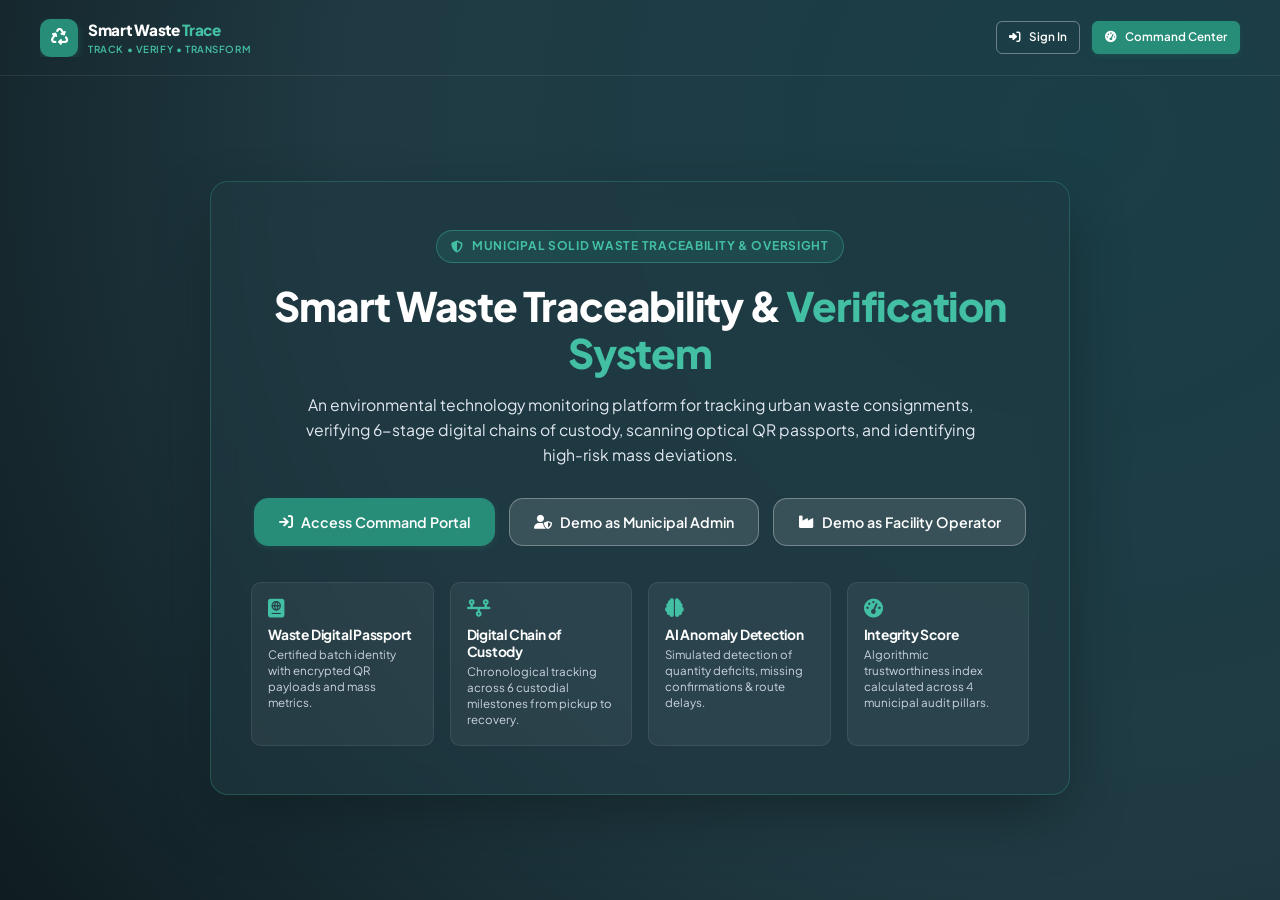
==== commit 6e93424a: "Improve UI and implement role-based access" ====
--- a/index.html
+++ b/index.html
@@ -11,100 +11,112 @@
   <style>
     .hero-section {
       min-height: 100vh;
-      background: radial-gradient(circle at top right, #0d3d28 0%, #062b1b 60%, #03170e 100%);
-      color: #ffffff;
+      background: radial-gradient(circle at 85% 15%, #1A3E47 0%, var(--primary) 55%, #0F1C20 100%);
+      color: #FFFFFF;
       display: flex;
       flex-direction: column;
       position: relative;
       overflow: hidden;
     }
     .hero-nav {
-      height: 80px;
+      height: 76px;
       display: flex;
       align-items: center;
       justify-content: space-between;
-      padding: 0 48px;
-      border-bottom: 1px solid rgba(255, 255, 255, 0.1);
+      padding: 0 40px;
+      border-bottom: 1px solid rgba(255, 255, 255, 0.08);
+      z-index: 10;
     }
     .hero-content {
       flex: 1;
       display: flex;
       align-items: center;
       justify-content: center;
-      padding: 40px 24px;
+      padding: 44px 20px;
       text-align: center;
+      z-index: 5;
     }
     .hero-card {
-      max-width: 840px;
-      background: rgba(255, 255, 255, 0.05);
-      border: 1px solid rgba(255, 255, 255, 0.12);
-      backdrop-filter: blur(12px);
+      max-width: 860px;
+      background: rgba(32, 58, 67, 0.55);
+      border: 1px solid rgba(67, 191, 163, 0.25);
+      backdrop-filter: blur(14px);
       padding: 48px 40px;
       border-radius: var(--radius-xl);
-      box-shadow: 0 25px 50px -12px rgba(0, 0, 0, 0.5);
+      box-shadow: 0 25px 60px -12px rgba(15, 28, 32, 0.7);
     }
     .hero-badge {
       display: inline-flex;
       align-items: center;
       gap: 8px;
-      background: rgba(16, 185, 129, 0.15);
-      border: 1px solid rgba(16, 185, 129, 0.35);
-      color: var(--primary-300);
-      font-size: 0.82rem;
+      background: rgba(39, 140, 120, 0.2);
+      border: 1px solid rgba(67, 191, 163, 0.4);
+      color: var(--accent);
+      font-size: 0.8rem;
       font-weight: 700;
-      letter-spacing: 0.05em;
+      letter-spacing: 0.06em;
       text-transform: uppercase;
       padding: 6px 14px;
       border-radius: var(--radius-full);
       margin-bottom: 20px;
     }
     .hero-title {
-      font-size: 2.8rem;
+      font-size: 2.7rem;
       font-weight: 800;
-      color: #ffffff;
+      color: #FFFFFF;
       letter-spacing: -0.03em;
       line-height: 1.15;
-      margin-bottom: 18px;
+      margin-bottom: 16px;
     }
     .hero-title span {
-      background: linear-gradient(135deg, var(--primary-400), #a7f3d0);
-      -webkit-background-clip: text;
-      -webkit-text-fill-color: transparent;
+      color: var(--accent);
     }
     .hero-desc {
-      font-size: 1.1rem;
-      color: #cbd5e1;
-      max-width: 650px;
-      margin: 0 auto 32px;
+      font-size: 1.05rem;
+      color: #E2E8F0;
+      max-width: 680px;
+      margin: 0 auto 30px;
       line-height: 1.6;
     }
     .hero-features {
       display: grid;
-      grid-template-columns: repeat(auto-fit, minmax(200px, 1fr));
+      grid-template-columns: repeat(auto-fit, minmax(180px, 1fr));
       gap: 16px;
-      margin-top: 40px;
+      margin-top: 36px;
       text-align: left;
     }
     .hero-feat-item {
-      background: rgba(255, 255, 255, 0.04);
+      background: rgba(255, 255, 255, 0.05);
       border: 1px solid rgba(255, 255, 255, 0.08);
       padding: 16px;
       border-radius: var(--radius-md);
+      transition: all var(--transition-fast);
+    }
+    .hero-feat-item:hover {
+      background: rgba(39, 140, 120, 0.15);
+      border-color: rgba(67, 191, 163, 0.35);
+      transform: translateY(-2px);
     }
     .hero-feat-item i {
-      color: var(--primary-400);
-      font-size: 1.2rem;
+      color: var(--accent);
+      font-size: 1.25rem;
       margin-bottom: 8px;
       display: block;
     }
     .hero-feat-item h4 {
-      color: #ffffff;
-      font-size: 0.95rem;
+      color: #FFFFFF;
+      font-size: 0.92rem;
       margin-bottom: 4px;
     }
     .hero-feat-item p {
-      color: #94a3b8;
-      font-size: 0.78rem;
+      color: #CBD5E1;
+      font-size: 0.77rem;
+      line-height: 1.4;
+    }
+    @media (max-width: 768px) {
+      .hero-nav { padding: 0 20px; }
+      .hero-card { padding: 32px 20px; }
+      .hero-title { font-size: 2rem; }
     }
   </style>
 </head>
@@ -123,11 +135,11 @@
       </a>
 
       <div style="display: flex; gap: 12px;">
-        <a href="login.html" class="btn btn-secondary btn-sm" style="background: transparent; color: #fff; border-color: rgba(255,255,255,0.3);">
-          <i class="fa-solid fa-right-to-bracket"></i> Login
+        <a href="login.html" class="btn btn-secondary btn-sm" style="background: transparent; color: #FFFFFF; border-color: rgba(255,255,255,0.35);">
+          <i class="fa-solid fa-right-to-bracket"></i> Sign In
         </a>
         <a href="dashboard.html" class="btn btn-primary btn-sm">
-          <i class="fa-solid fa-gauge-high"></i> Open Dashboard
+          <i class="fa-solid fa-gauge-high"></i> Command Center
         </a>
       </div>
     </nav>
@@ -135,24 +147,24 @@
     <div class="hero-content">
       <div class="hero-card">
         <div class="hero-badge">
-          <i class="fa-solid fa-shield-halved"></i> Municipal Compliance & Digital Custody
+          <i class="fa-solid fa-shield-halved"></i> Municipal Solid Waste Traceability &amp; Oversight
         </div>
         <h1 class="hero-title">
           Smart Waste Traceability &amp; <span>Verification System</span>
         </h1>
         <p class="hero-desc">
-          An end-to-end municipal platform for tracking waste batches, verifying digital chains of custody, scanning QR passports, and identifying high-risk journey anomalies with AI monitoring.
+          An environmental technology monitoring platform for tracking urban waste consignments, verifying 6-stage digital chains of custody, scanning optical QR passports, and identifying high-risk mass deviations.
         </p>
 
-        <div style="display: flex; justify-content: center; gap: 16px; flex-wrap: wrap;">
+        <div style="display: flex; justify-content: center; gap: 14px; flex-wrap: wrap;">
           <a href="login.html" class="btn btn-primary btn-lg">
-            <i class="fa-solid fa-arrow-right-to-bracket"></i> Sign In to Portal
+            <i class="fa-solid fa-arrow-right-to-bracket"></i> Access Command Portal
           </a>
-          <button class="btn btn-secondary btn-lg" onclick="loginDirect('admin')" style="background: rgba(255,255,255,0.1); color: #fff; border-color: rgba(255,255,255,0.25);">
-            <i class="fa-solid fa-user-tie"></i> Demo as Municipal Admin
+          <button class="btn btn-secondary btn-lg" onclick="loginDirect('admin')" style="background: rgba(255,255,255,0.12); color: #FFFFFF; border-color: rgba(255,255,255,0.3);">
+            <i class="fa-solid fa-user-shield"></i> Demo as Municipal Admin
           </button>
-          <button class="btn btn-secondary btn-lg" onclick="loginDirect('operator')" style="background: rgba(255,255,255,0.1); color: #fff; border-color: rgba(255,255,255,0.25);">
-            <i class="fa-solid fa-industry"></i> Demo as Processing Operator
+          <button class="btn btn-secondary btn-lg" onclick="loginDirect('operator')" style="background: rgba(255,255,255,0.12); color: #FFFFFF; border-color: rgba(255,255,255,0.3);">
+            <i class="fa-solid fa-industry"></i> Demo as Facility Operator
           </button>
         </div>
 
@@ -160,22 +172,22 @@
           <div class="hero-feat-item">
             <i class="fa-solid fa-passport"></i>
             <h4>Waste Digital Passport</h4>
-            <p>Cryptographically verified batch identity with embedded QR codes & metrics.</p>
+            <p>Certified batch identity with encrypted QR payloads and mass metrics.</p>
           </div>
           <div class="hero-feat-item">
             <i class="fa-solid fa-timeline"></i>
             <h4>Digital Chain of Custody</h4>
-            <p>Chronological tracking across 6 custodial milestones from collection to recovery.</p>
+            <p>Chronological tracking across 6 custodial milestones from pickup to recovery.</p>
           </div>
           <div class="hero-feat-item">
             <i class="fa-solid fa-brain"></i>
-            <h4>AI Risk Detection</h4>
-            <p>Simulated detection of quantity deficits, missing confirmations & route deviations.</p>
+            <h4>AI Anomaly Detection</h4>
+            <p>Simulated detection of quantity deficits, missing confirmations &amp; route delays.</p>
           </div>
           <div class="hero-feat-item">
             <i class="fa-solid fa-gauge-high"></i>
             <h4>Integrity Score</h4>
-            <p>Algorithmic trustworthiness index calculated on 4 municipal audit factors.</p>
+            <p>Algorithmic trustworthiness index calculated across 4 municipal audit pillars.</p>
           </div>
         </div>
       </div>
@@ -194,14 +206,6 @@
         window.location.href = 'dashboard.html';
       }, 500);
     }
-
-    // Auto-redirect if already authenticated
-    document.addEventListener('DOMContentLoaded', () => {
-      const user = AuthService.getUser();
-      if (user) {
-        // Can optionally auto redirect, or leave landing accessible
-      }
-    });
   </script>
 </body>
 </html>
--- a/css/style.css
+++ b/css/style.css
@@ -1,92 +1,122 @@
 /* ==========================================================================
-   SMART WASTE TRACE - CORE DESIGN SYSTEM & STYLESHEET
-   Theme: Environmental Tech / Forest & Emerald Green
+   SMART WASTE TRACE - DESIGN SYSTEM
+   Theme: Navy + Teal + Soft White (Modern Environmental Technology SaaS)
    Tagline: Track. Verify. Transform.
+   Color Palette:
+   - Primary:        #203A43 (Deep Blue-Grey / Navy)
+   - Secondary:      #278C78 (Soft Emerald Teal)
+   - Accent:         #43BFA3 (Teal Accent)
+   - Background:     #F5F7FA (Light Grey Canvas)
+   - Surface:        #FFFFFF (Card & Container White)
+   - Soft Mint:      #EAF4F1 (Muted Teal Highlight)
+   - Text Primary:   #263238 (Dark Charcoal)
+   - Text Secondary: #718096 (Slate Muted)
+   - Border:         #E2E8F0 (Subtle Light Grey Border)
    ========================================================================== */
 
-@import url('https://fonts.googleapis.com/css2?family=Plus+Jakarta+Sans:wght@300;400;500;600;700;800&family=JetBrains+Mono:wght@400;500;600&display=swap');
+@import url('https://fonts.googleapis.com/css2?family=Plus+Jakarta+Sans:wght@300;400;500;600;700;800&family=JetBrains+Mono:wght@400;500;600;700&display=swap');
 
 :root {
-  /* Brand Colors */
-  --primary-900: #062b1b;
-  --primary-800: #0d3d28;
-  --primary-700: #145336;
-  --primary-600: #059669;
-  --primary-500: #10b981;
-  --primary-400: #34d399;
-  --primary-300: #6ee7b7;
-  --primary-100: #d1fae5;
-  --primary-50:  #ecfdf5;
-
-  /* Accent & Status Colors */
-  --accent: #2563eb;
-  --accent-light: #eff6ff;
-  
-  --success: #10b981;
-  --success-bg: #ecfdf5;
-  --success-border: #a7f3d0;
-  
-  --warning: #f59e0b;
-  --warning-bg: #fffbeb;
-  --warning-border: #fde68a;
-  
-  --danger: #ef4444;
-  --danger-bg: #fef2f2;
-  --danger-border: #fecaca;
-
-  --info: #0ea5e9;
-  --info-bg: #f0f9ff;
-  --info-border: #bae6fd;
-
-  /* Neutrals */
-  --slate-950: #020617;
-  --slate-900: #0f172a;
-  --slate-800: #1e293b;
-  --slate-700: #334155;
-  --slate-600: #475569;
-  --slate-500: #64748b;
-  --slate-400: #94a3b8;
-  --slate-300: #cbd5e1;
-  --slate-200: #e2e8f0;
-  --slate-100: #f1f5f9;
-  --slate-50:  #f8fafc;
-  --white:     #ffffff;
-
-  /* App Canvas */
-  --bg-app: #f4f7f5;
-  --bg-card: #ffffff;
-  --bg-card-hover: #f9fbf9;
-  --border-color: #e2e8f0;
-  --border-light: #f1f5f9;
+  /* Core Theme Variables (Specified) */
+  --primary:        #203A43;
+  --secondary:      #278C78;
+  --accent:         #43BFA3;
+  --background:     #F5F7FA;
+  --surface:        #FFFFFF;
+  --soft-mint:      #EAF4F1;
+  --text-primary:   #263238;
+  --text-secondary: #718096;
+  --border:         #E2E8F0;
+
+  /* Backward Compatibility Aliases */
+  --deep-forest:    var(--primary);
+  --emerald:        var(--secondary);
+  --teal:           var(--accent);
+  --warm-white:     var(--background);
+  --dark-charcoal:  var(--text-primary);
+  --white:          var(--surface);
+  --bg-app:         var(--background);
+  --bg-card:        var(--surface);
+  --bg-card-hover:  var(--soft-mint);
+  --border-color:   var(--border);
+  --border-light:   #EDF2F7;
+  --border-focus:   var(--secondary);
+
+  /* Primary Shades */
+  --primary-950:    #0B1519;
+  --primary-900:    #132228;
+  --primary-800:    #203A43;
+  --primary-700:    #234A52;
+  --primary-600:    #278C78;
+  --primary-500:    #43BFA3;
+  --primary-400:    #63D2B8;
+  --primary-300:    #91E3CE;
+  --primary-200:    #BEEFE3;
+  --primary-100:    #DDF8F1;
+  --primary-50:     #EAF4F1;
+
+  /* Slate Scale */
+  --slate-950:      #12191D;
+  --slate-900:      #263238;
+  --slate-800:      #334155;
+  --slate-700:      #475569;
+  --slate-600:      #718096;
+  --slate-500:      #94A3B8;
+  --slate-400:      #CBD5E1;
+  --slate-300:      #E2E8F0;
+  --slate-200:      #EDF2F7;
+  --slate-100:      #F8FAFC;
+  --slate-50:       #F5F7FA;
 
   /* Typography */
   --font-sans: 'Plus Jakarta Sans', -apple-system, BlinkMacSystemFont, 'Segoe UI', Roboto, sans-serif;
   --font-mono: 'JetBrains Mono', monospace;
 
-  /* Shadows */
-  --shadow-xs: 0 1px 2px 0 rgba(16, 24, 40, 0.04);
-  --shadow-sm: 0 1px 3px 0 rgba(16, 24, 40, 0.08), 0 1px 2px 0 rgba(16, 24, 40, 0.04);
-  --shadow-md: 0 4px 6px -1px rgba(16, 24, 40, 0.08), 0 2px 4px -1px rgba(16, 24, 40, 0.04);
-  --shadow-lg: 0 10px 15px -3px rgba(16, 24, 40, 0.08), 0 4px 6px -2px rgba(16, 24, 40, 0.04);
-  --shadow-xl: 0 20px 25px -5px rgba(16, 24, 40, 0.1), 0 10px 10px -5px rgba(16, 24, 40, 0.03);
-  --shadow-glow: 0 0 25px rgba(16, 185, 129, 0.25);
-
-  /* Radius */
+  /* Status Colors */
+  --status-green:        #278C78;
+  --status-green-bg:     #EAF4F1;
+  --status-green-border: #B6E5D8;
+  --status-green-text:   #1B6E5E;
+
+  --status-amber:        #D97706;
+  --status-amber-bg:     #FEF3C7;
+  --status-amber-border: #FDE68A;
+  --status-amber-text:   #92400E;
+
+  --status-red:          #DC2626;
+  --status-red-bg:       #FEE2E2;
+  --status-red-border:   #FECACA;
+  --status-red-text:     #991B1B;
+
+  --status-blue:         #0284C7;
+  --status-blue-bg:      #E0F2FE;
+  --status-blue-border:  #BAE6FD;
+  --status-blue-text:    #075985;
+
+  /* Layout Dimensions */
+  --sidebar-width: 250px;
+  --sidebar-collapsed-width: 72px;
+  --topbar-height: 70px;
+
+  /* Radiuses */
+  --radius-xs: 4px;
   --radius-sm: 6px;
   --radius-md: 10px;
   --radius-lg: 14px;
-  --radius-xl: 20px;
+  --radius-xl: 18px;
   --radius-full: 9999px;
 
-  /* Layout dimensions */
-  --sidebar-width: 270px;
-  --sidebar-collapsed-width: 78px;
-  --topbar-height: 72px;
+  /* Subtle Clean Shadows */
+  --shadow-xs: 0 1px 2px rgba(32, 58, 67, 0.04);
+  --shadow-sm: 0 2px 5px rgba(32, 58, 67, 0.06), 0 1px 2px rgba(32, 58, 67, 0.03);
+  --shadow-md: 0 4px 14px -1px rgba(32, 58, 67, 0.08), 0 2px 4px -1px rgba(32, 58, 67, 0.04);
+  --shadow-lg: 0 10px 22px -3px rgba(32, 58, 67, 0.09), 0 4px 6px -2px rgba(32, 58, 67, 0.03);
+  --shadow-xl: 0 20px 30px -5px rgba(32, 58, 67, 0.12), 0 8px 10px -5px rgba(32, 58, 67, 0.04);
 
   /* Transitions */
-  --transition-fast: 0.15s ease;
-  --transition-normal: 0.25s ease;
-  --transition-slow: 0.4s cubic-bezier(0.16, 1, 0.3, 1);
+  --transition-fast: 0.18s cubic-bezier(0.16, 1, 0.3, 1);
+  --transition-normal: 0.25s cubic-bezier(0.16, 1, 0.3, 1);
+  --transition-smooth: 0.38s cubic-bezier(0.16, 1, 0.3, 1);
 }
 
 /* Base Reset */
@@ -104,22 +134,23 @@
 
 body {
   font-family: var(--font-sans);
-  background-color: var(--bg-app);
-  color: var(--slate-700);
-  line-height: 1.5;
-  height: 100%;
+  background-color: var(--background);
+  color: var(--text-primary);
+  line-height: 1.55;
+  min-height: 100%;
   -webkit-font-smoothing: antialiased;
   -moz-osx-font-smoothing: grayscale;
+  overflow-x: hidden;
 }
 
 a {
-  color: var(--primary-600);
+  color: var(--secondary);
   text-decoration: none;
   transition: color var(--transition-fast);
 }
 
 a:hover {
-  color: var(--primary-700);
+  color: var(--primary);
 }
 
 img, svg {
@@ -131,104 +162,141 @@
   font-size: inherit;
 }
 
-/* Typography Helpers */
+/* Headings */
 h1, h2, h3, h4, h5, h6 {
-  color: var(--slate-900);
+  color: var(--text-primary);
   font-weight: 700;
   line-height: 1.25;
-}
-
-h1 { font-size: 1.85rem; }
-h2 { font-size: 1.5rem; }
-h3 { font-size: 1.25rem; }
-h4 { font-size: 1.05rem; }
+  letter-spacing: -0.015em;
+}
+
+h1 { font-size: 1.75rem; font-weight: 800; }
+h2 { font-size: 1.45rem; }
+h3 { font-size: 1.2rem; }
+h4 { font-size: 1.02rem; }
 
 p {
-  color: var(--slate-600);
+  color: var(--text-secondary);
 }
 
 .mono {
   font-family: var(--font-mono);
 }
 
-/* Utility Badges */
+/* Status Badges */
 .badge {
   display: inline-flex;
   align-items: center;
-  gap: 5px;
-  padding: 3px 10px;
-  font-size: 0.75rem;
-  font-weight: 600;
+  gap: 6px;
+  padding: 4px 10px;
+  font-size: 0.74rem;
+  font-weight: 700;
   border-radius: var(--radius-full);
-  text-transform: capitalize;
   letter-spacing: 0.02em;
+  white-space: nowrap;
 }
 
 .badge-dot {
   width: 6px;
   height: 6px;
   border-radius: 50%;
-}
-
-/* Status variants */
-.badge-low, .badge-completed, .badge-verified, .badge-active {
-  background-color: var(--success-bg);
-  color: #065f46;
-  border: 1px solid var(--success-border);
-}
-.badge-low .badge-dot, .badge-completed .badge-dot, .badge-verified .badge-dot {
-  background-color: var(--success);
-}
-
-.badge-medium, .badge-in-transit, .badge-processing {
-  background-color: var(--warning-bg);
-  color: #92400e;
-  border: 1px solid var(--warning-border);
-}
-.badge-medium .badge-dot, .badge-in-transit .badge-dot, .badge-processing .badge-dot {
-  background-color: var(--warning);
-}
-
-.badge-high, .badge-discrepancy, .badge-flagged, .badge-alert {
-  background-color: var(--danger-bg);
-  color: #991b1b;
-  border: 1px solid var(--danger-border);
-}
-.badge-high .badge-dot, .badge-discrepancy .badge-dot, .badge-flagged .badge-dot {
-  background-color: var(--danger);
-}
-
-.badge-unverified, .badge-pending, .badge-scheduled {
-  background-color: #f3e8ff;
-  color: #6b21a8;
-  border: 1px solid #d8b4fe;
-}
-.badge-unverified .badge-dot, .badge-pending .badge-dot {
-  background-color: #9333ea;
+  flex-shrink: 0;
+}
+
+/* Status Variants */
+.badge-low,
+.badge-completed,
+.badge-verified,
+.badge-active {
+  background-color: var(--status-green-bg);
+  color: var(--status-green-text);
+  border: 1px solid var(--status-green-border);
+}
+.badge-low .badge-dot,
+.badge-completed .badge-dot,
+.badge-verified .badge-dot,
+.badge-active .badge-dot {
+  background-color: var(--status-green);
+}
+
+.badge-medium,
+.badge-pending,
+.badge-delayed,
+.badge-warning {
+  background-color: var(--status-amber-bg);
+  color: var(--status-amber-text);
+  border: 1px solid var(--status-amber-border);
+}
+.badge-medium .badge-dot,
+.badge-pending .badge-dot,
+.badge-delayed .badge-dot,
+.badge-warning .badge-dot {
+  background-color: var(--status-amber);
+}
+
+.badge-high,
+.badge-critical,
+.badge-danger,
+.badge-discrepancy {
+  background-color: var(--status-red-bg);
+  color: var(--status-red-text);
+  border: 1px solid var(--status-red-border);
+}
+.badge-high .badge-dot,
+.badge-critical .badge-dot,
+.badge-danger .badge-dot,
+.badge-discrepancy .badge-dot {
+  background-color: var(--status-red);
+}
+
+.badge-info,
+.badge-in-transit,
+.badge-transit {
+  background-color: var(--status-blue-bg);
+  color: var(--status-blue-text);
+  border: 1px solid var(--status-blue-border);
+}
+.badge-info .badge-dot,
+.badge-in-transit .badge-dot,
+.badge-transit .badge-dot {
+  background-color: var(--status-blue);
 }
 
 .badge-neutral {
   background-color: var(--slate-100);
-  color: var(--slate-700);
-  border: 1px solid var(--slate-200);
-}
-
-/* Waste Type Badges */
-.waste-badge {
+  color: var(--text-secondary);
+  border: 1px solid var(--border);
+}
+.badge-neutral .badge-dot {
+  background-color: var(--slate-500);
+}
+
+/* Simulation Pills & Banners */
+.simulated-pill {
   display: inline-flex;
   align-items: center;
   gap: 6px;
-  padding: 4px 10px;
-  border-radius: var(--radius-sm);
-  font-size: 0.78rem;
-  font-weight: 600;
-}
-.waste-organic { background: #ecfdf5; color: #047857; border: 1px solid #a7f3d0; }
-.waste-plastic { background: #eff6ff; color: #1d4ed8; border: 1px solid #bfdbfe; }
-.waste-paper   { background: #fefce8; color: #a16207; border: 1px solid #fef08a; }
-.waste-metal   { background: #f1f5f9; color: #475569; border: 1px solid #cbd5e1; }
-.waste-ewaste  { background: #faf5ff; color: #7e22ce; border: 1px solid #e9d5ff; }
-.waste-mixed   { background: #fff1f2; color: #be123c; border: 1px solid #fecdd3; }
+  background-color: var(--soft-mint);
+  color: var(--secondary);
+  border: 1px solid var(--status-green-border);
+  font-size: 0.73rem;
+  font-weight: 700;
+  padding: 3px 10px;
+  border-radius: var(--radius-full);
+}
+
+.simulated-banner {
+  background: var(--soft-mint);
+  border: 1px solid var(--status-green-border);
+  color: var(--text-primary);
+  padding: 10px 16px;
+  border-radius: var(--radius-md);
+  font-size: 0.82rem;
+  display: flex;
+  align-items: center;
+  gap: 10px;
+  margin-bottom: 20px;
+}
 
 /* Buttons */
 .btn {
@@ -237,109 +305,129 @@
   justify-content: center;
   gap: 8px;
   font-weight: 600;
-  font-size: 0.88rem;
+  font-size: 0.86rem;
   padding: 9px 18px;
   border-radius: var(--radius-md);
+  cursor: pointer;
   border: 1px solid transparent;
-  cursor: pointer;
   transition: all var(--transition-fast);
+  white-space: nowrap;
+  user-select: none;
   text-decoration: none;
-  white-space: nowrap;
-}
-
-.btn:disabled {
-  opacity: 0.6;
-  cursor: not-allowed;
-  pointer-events: none;
+}
+
+.btn:active {
+  transform: translateY(1px);
 }
 
 .btn-primary {
-  background: linear-gradient(135deg, var(--primary-600), var(--primary-700));
-  color: var(--white);
-  box-shadow: 0 2px 4px rgba(5, 150, 105, 0.25);
+  background-color: var(--secondary);
+  color: #FFFFFF;
+  border-color: var(--secondary);
+  box-shadow: 0 2px 6px rgba(39, 140, 120, 0.2);
 }
 .btn-primary:hover {
-  background: linear-gradient(135deg, var(--primary-500), var(--primary-600));
-  box-shadow: 0 4px 8px rgba(5, 150, 105, 0.35);
-  color: var(--white);
+  background-color: #1f7262;
+  border-color: #1f7262;
+  color: #FFFFFF;
+  box-shadow: 0 4px 12px rgba(39, 140, 120, 0.3);
   transform: translateY(-1px);
 }
 
 .btn-secondary {
-  background: var(--white);
-  color: var(--slate-700);
-  border: 1px solid var(--slate-300);
+  background-color: var(--surface);
+  color: var(--text-primary);
+  border: 1px solid var(--border);
+  box-shadow: var(--shadow-xs);
 }
 .btn-secondary:hover {
-  background: var(--slate-50);
-  border-color: var(--slate-400);
-  color: var(--slate-900);
+  background-color: var(--soft-mint);
+  border-color: var(--secondary);
+  color: var(--secondary);
+  transform: translateY(-1px);
+}
+
+.btn-teal, .btn-accent {
+  background-color: var(--accent);
+  color: #FFFFFF;
+  border-color: var(--accent);
+}
+.btn-teal:hover, .btn-accent:hover {
+  background-color: #38b297;
+  color: #FFFFFF;
+  transform: translateY(-1px);
 }
 
 .btn-danger {
-  background: var(--danger);
-  color: var(--white);
+  background-color: var(--status-red);
+  color: #FFFFFF;
+  border-color: var(--status-red);
 }
 .btn-danger:hover {
-  background: #dc2626;
-  color: var(--white);
+  background-color: #b91c1c;
+  color: #FFFFFF;
 }
 
 .btn-success {
-  background: var(--success);
-  color: var(--white);
+  background-color: var(--secondary);
+  color: #FFFFFF;
+  border-color: var(--secondary);
 }
 .btn-success:hover {
-  background: #059669;
-  color: var(--white);
+  background-color: #1f7262;
+  color: #FFFFFF;
 }
 
 .btn-ghost {
   background: transparent;
-  color: var(--slate-600);
+  color: var(--text-secondary);
+  border: 1px solid transparent;
 }
 .btn-ghost:hover {
-  background: var(--slate-100);
-  color: var(--slate-900);
+  background: var(--soft-mint);
+  color: var(--secondary);
 }
 
 .btn-sm {
-  padding: 5px 12px;
+  padding: 6px 12px;
   font-size: 0.78rem;
   border-radius: var(--radius-sm);
 }
 
 .btn-lg {
-  padding: 13px 24px;
-  font-size: 1rem;
+  padding: 12px 24px;
+  font-size: 0.95rem;
   border-radius: var(--radius-lg);
 }
 
 .btn-icon {
-  width: 38px;
-  height: 38px;
+  width: 36px;
+  height: 36px;
   padding: 0;
   border-radius: var(--radius-md);
 }
 
-/* Card Component */
+/* Modern Clean Cards */
 .card {
-  background: var(--bg-card);
-  border: 1px solid var(--border-color);
+  background: var(--surface);
+  border: 1px solid var(--border);
   border-radius: var(--radius-lg);
   box-shadow: var(--shadow-sm);
   transition: box-shadow var(--transition-normal), border-color var(--transition-normal);
   position: relative;
   overflow: hidden;
+  box-sizing: border-box;
+  width: 100%;
 }
 
 .card:hover {
-  border-color: #cbd5e1;
+  border-color: #CBD5E1;
+  box-shadow: var(--shadow-md);
 }
 
 .card-header {
-  padding: 18px 22px;
-  border-bottom: 1px solid var(--border-color);
+  padding: 16px 20px;
+  border-bottom: 1px solid var(--border);
   display: flex;
   align-items: center;
   justify-content: space-between;
@@ -347,66 +435,74 @@
 }
 
 .card-title {
-  font-size: 1.05rem;
+  font-size: 1.02rem;
   font-weight: 700;
-  color: var(--slate-900);
+  color: var(--text-primary);
   display: flex;
   align-items: center;
   gap: 10px;
 }
 
 .card-subtitle {
-  font-size: 0.8rem;
-  color: var(--slate-500);
+  font-size: 0.78rem;
+  color: var(--text-secondary);
   margin-top: 2px;
 }
 
 .card-body {
-  padding: 22px;
+  padding: 20px;
 }
 
 .card-footer {
-  padding: 14px 22px;
-  border-top: 1px solid var(--border-color);
-  background: var(--slate-50);
+  padding: 12px 20px;
+  border-top: 1px solid var(--border);
+  background: var(--background);
   display: flex;
   align-items: center;
   justify-content: space-between;
 }
 
-/* Form Controls */
+/* Form Controls & Grids */
 .form-group {
-  margin-bottom: 18px;
+  margin-bottom: 16px;
+  width: 100%;
+  min-width: 0;
+  box-sizing: border-box;
 }
 
 .form-label {
   display: block;
-  font-size: 0.84rem;
+  font-size: 0.82rem;
   font-weight: 600;
-  color: var(--slate-700);
+  color: var(--text-primary);
   margin-bottom: 6px;
+  line-height: 1.35;
+  white-space: normal;
 }
 
 .form-label .required {
-  color: var(--danger);
+  color: var(--status-red);
   margin-left: 2px;
 }
 
 .form-control, .form-select {
+  box-sizing: border-box;
   width: 100%;
-  padding: 10px 14px;
-  font-size: 0.9rem;
-  color: var(--slate-800);
-  background-color: var(--white);
-  border: 1px solid var(--slate-300);
+  min-width: 0;
+  padding: 9px 13px;
+  font-size: 0.88rem;
+  color: var(--text-primary);
+  background-color: var(--surface);
+  border: 1px solid var(--border);
   border-radius: var(--radius-md);
   transition: all var(--transition-fast);
   outline: none;
 }
 
 .form-control:focus, .form-select:focus {
-  border-color: var(--primary-500);
-  box-shadow: 0 0 0 3px rgba(16, 185, 129, 0.15);
+  border-color: var(--secondary);
+  box-shadow: 0 0 0 3px rgba(39, 140, 120, 0.15);
+  background-color: #FFFFFF;
 }
 
 .form-control::placeholder {
@@ -414,174 +510,148 @@
 }
 
 .form-hint {
-  font-size: 0.75rem;
-  color: var(--slate-500);
-  margin-top: 5px;
-}
-
+  font-size: 0.73rem;
+  color: var(--text-secondary);
+  margin-top: 4px;
+  line-height: 1.35;
+}
+
+/* 2-Column Responsive Form Row */
 .form-row {
   display: grid;
-  grid-template-columns: repeat(auto-fit, minmax(220px, 1fr));
+  grid-template-columns: repeat(2, 1fr);
   gap: 16px;
-}
-
-/* Checkboxes & Switches */
+  width: 100%;
+  min-width: 0;
+  box-sizing: border-box;
+}
+
+@media (max-width: 768px) {
+  .form-row {
+    grid-template-columns: 1fr;
+    gap: 12px;
+  }
+}
+
+/* Checkbox */
 .form-check {
   display: flex;
   align-items: center;
   gap: 8px;
   user-select: none;
+  cursor: pointer;
 }
 
 .form-check-input {
   width: 17px;
   height: 17px;
-  accent-color: var(--primary-600);
+  accent-color: var(--secondary);
   cursor: pointer;
 }
 
-/* Data Tables */
+/* Tables */
 .table-responsive {
   width: 100%;
   overflow-x: auto;
   -webkit-overflow-scrolling: touch;
+  box-sizing: border-box;
 }
 
 .data-table {
   width: 100%;
   border-collapse: separate;
   border-spacing: 0;
-  font-size: 0.88rem;
+  font-size: 0.86rem;
   text-align: left;
 }
 
 .data-table th {
-  background-color: #f8fafc;
-  color: var(--slate-600);
-  font-weight: 600;
-  font-size: 0.78rem;
+  background-color: var(--background);
+  color: var(--text-secondary);
+  font-weight: 700;
+  font-size: 0.74rem;
   text-transform: uppercase;
-  letter-spacing: 0.04em;
+  letter-spacing: 0.05em;
   padding: 12px 16px;
-  border-bottom: 1px solid var(--border-color);
+  border-bottom: 1px solid var(--border);
   white-space: nowrap;
 }
 
 .data-table td {
-  padding: 14px 16px;
-  border-bottom: 1px solid var(--border-light);
-  color: var(--slate-700);
+  padding: 13px 16px;
+  border-bottom: 1px solid var(--border);
+  color: var(--text-primary);
   vertical-align: middle;
 }
 
 .data-table tbody tr {
-  transition: background-color var(--transition-fast);
-}
-
-.data-table tbody tr:hover {
-  background-color: #f8fafc;
+  transition: background var(--transition-fast);
+}
+
+.data-table tbody tr:hover td {
+  background-color: var(--soft-mint);
 }
 
 .data-table tbody tr:last-child td {
   border-bottom: none;
-}
-
-/* Empty State */
-.empty-state {
-  text-align: center;
-  padding: 45px 20px;
-}
-
-.empty-state-icon {
-  width: 64px;
-  height: 64px;
-  border-radius: 50%;
-  background: var(--primary-50);
-  color: var(--primary-600);
-  display: inline-flex;
-  align-items: center;
-  justify-content: center;
-  font-size: 1.6rem;
-  margin-bottom: 14px;
-}
-
-.empty-state-title {
-  font-size: 1.1rem;
-  font-weight: 700;
-  color: var(--slate-800);
-  margin-bottom: 6px;
-}
-
-.empty-state-text {
-  font-size: 0.88rem;
-  color: var(--slate-500);
-  max-width: 420px;
-  margin: 0 auto 18px;
 }
 
 /* Modals */
 .modal-backdrop {
   position: fixed;
-  top: 0;
-  left: 0;
-  width: 100%;
-  height: 100%;
-  background: rgba(15, 23, 42, 0.6);
+  top: 0; left: 0; right: 0; bottom: 0;
+  background: rgba(32, 58, 67, 0.55);
   backdrop-filter: blur(4px);
-  z-index: 1000;
-  display: flex;
+  z-index: 1050;
+  display: none;
   align-items: center;
   justify-content: center;
-  padding: 20px;
-  opacity: 0;
-  visibility: hidden;
-  transition: opacity 0.25s ease, visibility 0.25s ease;
+  padding: 16px;
 }
 
 .modal-backdrop.active {
-  opacity: 1;
-  visibility: visible;
+  display: flex;
 }
 
 .modal-dialog {
-  background: var(--white);
+  background: var(--surface);
+  border: 1px solid var(--border);
   border-radius: var(--radius-xl);
   box-shadow: var(--shadow-xl);
   width: 100%;
-  max-width: 600px;
-  max-height: 90vh;
-  display: flex;
-  flex-direction: column;
-  transform: translateY(20px) scale(0.97);
-  transition: transform 0.25s cubic-bezier(0.16, 1, 0.3, 1);
+  max-width: 540px;
   overflow: hidden;
-}
-
-.modal-backdrop.active .modal-dialog {
-  transform: translateY(0) scale(1);
+  animation: modalPop 0.22s cubic-bezier(0.16, 1, 0.3, 1);
+  box-sizing: border-box;
+}
+
+@keyframes modalPop {
+  0%   { opacity: 0; transform: scale(0.96) translateY(8px); }
+  100% { opacity: 1; transform: scale(1) translateY(0); }
 }
 
 .modal-header {
-  padding: 20px 24px;
-  border-bottom: 1px solid var(--border-color);
+  padding: 18px 22px;
+  border-bottom: 1px solid var(--border);
   display: flex;
   align-items: center;
   justify-content: space-between;
 }
 
 .modal-body {
-  padding: 24px;
+  padding: 22px;
+  max-height: calc(85vh - 120px);
   overflow-y: auto;
 }
 
 .modal-footer {
-  padding: 16px 24px;
-  border-top: 1px solid var(--border-color);
-  background: var(--slate-50);
+  padding: 14px 22px;
+  border-top: 1px solid var(--border);
+  background: var(--background);
   display: flex;
   align-items: center;
   justify-content: flex-end;
-  gap: 12px;
+  gap: 10px;
 }
 
 /* Toast Notifications */
@@ -589,7 +659,7 @@
   position: fixed;
   bottom: 24px;
   right: 24px;
-  z-index: 9999;
+  z-index: 2000;
   display: flex;
   flex-direction: column;
   gap: 10px;
@@ -601,120 +671,86 @@
   display: flex;
   align-items: center;
   gap: 12px;
-  background: var(--white);
-  padding: 14px 18px;
-  border-radius: var(--radius-lg);
+  background: var(--surface);
+  border: 1px solid var(--border);
+  border-radius: var(--radius-md);
+  padding: 12px 18px;
   box-shadow: var(--shadow-lg);
-  border-left: 5px solid var(--primary-600);
-  min-width: 300px;
-  max-width: 420px;
-  animation: toastSlideIn 0.3s cubic-bezier(0.16, 1, 0.3, 1);
-  font-size: 0.88rem;
-  color: var(--slate-800);
-}
-
-.toast.toast-success { border-left-color: var(--success); }
-.toast.toast-warning { border-left-color: var(--warning); }
-.toast.toast-danger  { border-left-color: var(--danger); }
-.toast.toast-info    { border-left-color: var(--info); }
+  min-width: 290px;
+  max-width: 440px;
+  font-size: 0.86rem;
+  color: var(--text-primary);
+  animation: toastSlideIn 0.28s cubic-bezier(0.16, 1, 0.3, 1);
+}
+
+@keyframes toastSlideIn {
+  from { opacity: 0; transform: translateY(12px); }
+  to   { opacity: 1; transform: translateY(0); }
+}
+
+@keyframes toastSlideOut {
+  from { opacity: 1; transform: translateY(0); }
+  to   { opacity: 0; transform: translateY(12px); }
+}
 
 .toast-icon {
-  font-size: 1.15rem;
-}
-.toast-success .toast-icon { color: var(--success); }
-.toast-warning .toast-icon { color: var(--warning); }
-.toast-danger  .toast-icon { color: var(--danger); }
-.toast-info    .toast-icon { color: var(--info); }
+  font-size: 1.1rem;
+  flex-shrink: 0;
+}
+.toast-success .toast-icon { color: var(--secondary); }
+.toast-warning .toast-icon { color: var(--status-amber); }
+.toast-danger  .toast-icon { color: var(--status-red); }
+.toast-info    .toast-icon { color: var(--status-blue); }
 
 .toast-content {
   flex: 1;
+  line-height: 1.4;
 }
 
 .toast-close {
-  background: none;
+  background: transparent;
   border: none;
   color: var(--slate-400);
   cursor: pointer;
   padding: 4px;
-  border-radius: 4px;
+  font-size: 0.85rem;
 }
 .toast-close:hover {
-  color: var(--slate-700);
-}
-
-@keyframes toastSlideIn {
-  from { transform: translateX(100%); opacity: 0; }
-  to { transform: translateX(0); opacity: 1; }
-}
-
-@keyframes toastSlideOut {
-  from { transform: translateX(0); opacity: 1; }
-  to { transform: translateX(100%); opacity: 0; }
-}
-
-/* Simulated banner */
-.simulated-pill {
+  color: var(--text-primary);
+}
+
+/* Utilities */
+.text-center { text-align: center; }
+.text-right  { text-align: right; }
+.font-bold   { font-weight: 700; }
+.text-primary{ color: var(--secondary) !important; }
+.text-success{ color: var(--status-green) !important; }
+.text-warning{ color: var(--status-amber) !important; }
+.text-danger { color: var(--status-red) !important; }
+.text-muted  { color: var(--text-secondary) !important; }
+
+.d-none { display: none !important; }
+@media (min-width: 576px) { .d-sm-inline { display: inline !important; } }
+@media (min-width: 992px) { .d-lg-none   { display: none !important; } }
+
+/* Waste Type Badges */
+.waste-badge {
   display: inline-flex;
   align-items: center;
   gap: 5px;
-  font-size: 0.72rem;
-  font-weight: 700;
-  text-transform: uppercase;
-  letter-spacing: 0.05em;
-  padding: 2px 8px;
-  border-radius: var(--radius-full);
-  background: #f1f5f9;
-  color: #475569;
-  border: 1px solid #cbd5e1;
-}
-
-.simulated-banner {
-  background: #f8fafc;
-  border: 1px dashed #cbd5e1;
-  border-radius: var(--radius-md);
-  padding: 8px 14px;
-  font-size: 0.78rem;
-  color: #64748b;
-  display: flex;
-  align-items: center;
-  gap: 8px;
-  margin-bottom: 16px;
-}
-
-/* Common Helper Utilities */
-.text-primary   { color: var(--primary-600) !important; }
-.text-danger    { color: var(--danger) !important; }
-.text-warning   { color: var(--warning) !important; }
-.text-success   { color: var(--success) !important; }
-.text-slate-400 { color: var(--slate-400) !important; }
-.text-slate-500 { color: var(--slate-500) !important; }
-.text-slate-600 { color: var(--slate-600) !important; }
-.text-slate-700 { color: var(--slate-700) !important; }
-.text-slate-900 { color: var(--slate-900) !important; }
-
-.font-bold      { font-weight: 700 !important; }
-.font-extrabold { font-weight: 800 !important; }
-.text-center    { text-align: center !important; }
-.text-right     { text-align: right !important; }
-.text-left      { text-align: left !important; }
-
-.py-4 { padding-top: 24px !important; padding-bottom: 24px !important; }
-.py-5 { padding-top: 40px !important; padding-bottom: 40px !important; }
-.mb-0 { margin-bottom: 0 !important; }
-.mt-2 { margin-top: 8px !important; }
-
-.border-danger  { border-color: var(--danger) !important; }
-.border-warning { border-color: var(--warning) !important; }
-.border-info    { border-color: var(--info) !important; }
-
-.d-none { display: none !important; }
-@media (min-width: 576px) {
-  .d-sm-inline { display: inline !important; }
-}
-@media (max-width: 992px) {
-  .d-lg-none { display: inline-flex !important; }
-}
-@media (min-width: 993px) {
-  .d-lg-none { display: none !important; }
-}
-
+  padding: 3px 9px;
+  border-radius: var(--radius-sm);
+  font-size: 0.76rem;
+  font-weight: 600;
+  background: var(--background);
+  border: 1px solid var(--border);
+  color: var(--text-primary);
+  white-space: nowrap;
+}
+
+.waste-organic { background: #EAF4F1; color: #1B6E5E; border-color: #B6E5D8; }
+.waste-plastic { background: #E0F2FE; color: #075985; border-color: #BAE6FD; }
+.waste-paper   { background: #FEF3C7; color: #92400E; border-color: #FDE68A; }
+.waste-metal   { background: #F1F5F9; color: #334155; border-color: #CBD5E1; }
+.waste-ewaste  { background: #F3E8FF; color: #6D28D9; border-color: #DDD6FE; }
+.waste-mixedwaste { background: #FEE2E2; color: #991B1B; border-color: #FECACA; }
--- a/css/dashboard.css
+++ b/css/dashboard.css
@@ -1,19 +1,29 @@
 /* ==========================================================================
-   SMART WASTE TRACE - DASHBOARD & WORKFLOW LAYOUT
+   SMART WASTE TRACE - DASHBOARD & APPLICATION LAYOUT
+   Theme: Navy + Teal + Soft White (Modern Environmental Technology SaaS)
+   Palette:
+   - Sidebar & Accents: Deep Blue-Grey Navy (#203A43)
+   - Active Nav & Buttons: Soft Emerald Teal (#278C78)
+   - Secondary / Mint: Soft Mint (#EAF4F1), Accent (#43BFA3)
+   - Surface / Cards: White (#FFFFFF)
+   - App Canvas: Light Grey (#F5F7FA)
    ========================================================================== */
 
 /* Main App Layout */
 .app-layout {
   display: flex;
+  width: 100%;
   min-height: 100vh;
-  background-color: var(--bg-app);
-}
-
-/* Sidebar */
+  background-color: var(--background);
+  overflow-x: hidden;
+  position: relative;
+}
+
+/* Sidebar Desktop */
 .app-sidebar {
-  width: var(--sidebar-width);
-  background: linear-gradient(180deg, var(--primary-900) 0%, #082115 100%);
-  color: #e2e8f0;
+  width: var(--sidebar-width); /* 250px */
+  background: var(--primary);  /* #203A43 */
+  color: #E2E8F0;
   display: flex;
   flex-direction: column;
   position: fixed;
@@ -21,40 +31,43 @@
   bottom: 0;
   left: 0;
   z-index: 100;
-  transition: width var(--transition-normal);
+  transition: width var(--transition-normal), transform var(--transition-normal);
   border-right: 1px solid rgba(255, 255, 255, 0.08);
-  box-shadow: 4px 0 20px rgba(0, 0, 0, 0.15);
+  box-shadow: 2px 0 14px rgba(32, 58, 67, 0.12);
+  overflow-y: auto;
+  overflow-x: hidden;
 }
 
 .sidebar-header {
   height: var(--topbar-height);
-  padding: 0 20px;
+  padding: 0 18px;
   display: flex;
   align-items: center;
   justify-content: space-between;
   border-bottom: 1px solid rgba(255, 255, 255, 0.08);
+  flex-shrink: 0;
 }
 
 .brand-wrapper {
   display: flex;
   align-items: center;
-  gap: 12px;
+  gap: 10px;
   overflow: hidden;
   text-decoration: none;
 }
 
 .brand-logo-icon {
-  width: 42px;
-  height: 42px;
-  min-width: 42px;
+  width: 38px;
+  height: 38px;
+  min-width: 38px;
   border-radius: var(--radius-md);
-  background: linear-gradient(135deg, var(--primary-400), var(--primary-600));
+  background: var(--secondary);
   display: flex;
   align-items: center;
   justify-content: center;
-  color: var(--primary-900);
-  font-size: 1.3rem;
-  box-shadow: 0 4px 12px rgba(16, 185, 129, 0.35);
+  color: #FFFFFF;
+  font-size: 1.15rem;
+  box-shadow: 0 3px 8px rgba(39, 140, 120, 0.35);
 }
 
 .brand-text {
@@ -64,65 +77,65 @@
 }
 
 .brand-name {
-  font-size: 1.05rem;
+  font-size: 1.02rem;
   font-weight: 800;
-  color: #ffffff;
+  color: #FFFFFF;
   letter-spacing: -0.02em;
 }
 
 .brand-name span {
-  color: var(--primary-400);
+  color: var(--accent);
 }
 
 .brand-tagline {
-  font-size: 0.68rem;
-  font-weight: 500;
-  color: var(--primary-300);
-  letter-spacing: 0.08em;
+  font-size: 0.65rem;
+  font-weight: 600;
+  color: var(--accent);
+  letter-spacing: 0.06em;
   text-transform: uppercase;
 }
 
 .sidebar-toggle-btn {
   background: transparent;
   border: none;
-  color: rgba(255, 255, 255, 0.6);
-  font-size: 1.1rem;
+  color: rgba(226, 232, 240, 0.7);
+  font-size: 1.05rem;
   cursor: pointer;
   padding: 6px;
   border-radius: var(--radius-sm);
   transition: all var(--transition-fast);
 }
 .sidebar-toggle-btn:hover {
-  color: #ffffff;
+  color: #FFFFFF;
   background: rgba(255, 255, 255, 0.1);
 }
 
-/* Sidebar Nav */
+/* Sidebar Navigation */
 .sidebar-nav {
   flex: 1;
-  padding: 16px 12px;
+  padding: 14px 10px;
   overflow-y: auto;
   overflow-x: hidden;
   display: flex;
   flex-direction: column;
-  gap: 4px;
+  gap: 2px;
 }
 
 .sidebar-nav::-webkit-scrollbar {
   width: 4px;
 }
 .sidebar-nav::-webkit-scrollbar-thumb {
-  background: rgba(255, 255, 255, 0.15);
+  background: rgba(255, 255, 255, 0.12);
   border-radius: 4px;
 }
 
 .nav-section-title {
-  font-size: 0.68rem;
+  font-size: 0.67rem;
   text-transform: uppercase;
   font-weight: 700;
-  color: rgba(255, 255, 255, 0.4);
-  padding: 10px 12px 4px;
-  letter-spacing: 0.08em;
+  color: rgba(226, 232, 240, 0.45);
+  padding: 12px 12px 4px;
+  letter-spacing: 0.07em;
   white-space: nowrap;
 }
 
@@ -130,9 +143,9 @@
   display: flex;
   align-items: center;
   gap: 12px;
-  padding: 10px 14px;
-  color: #cbd5e1;
-  font-size: 0.88rem;
+  padding: 9px 12px;
+  color: rgba(226, 232, 240, 0.82);
+  font-size: 0.87rem;
   font-weight: 500;
   border-radius: var(--radius-md);
   text-decoration: none;
@@ -142,46 +155,48 @@
 }
 
 .nav-item i {
-  font-size: 1.05rem;
+  font-size: 0.95rem;
   width: 20px;
   text-align: center;
-  color: rgba(255, 255, 255, 0.65);
+  color: rgba(226, 232, 240, 0.7);
   transition: color var(--transition-fast);
+  flex-shrink: 0;
 }
 
 .nav-item:hover {
-  background: rgba(255, 255, 255, 0.08);
-  color: #ffffff;
+  background: rgba(255, 255, 255, 0.09);
+  color: #FFFFFF;
 }
 .nav-item:hover i {
-  color: var(--primary-300);
+  color: var(--accent);
 }
 
 .nav-item.active {
-  background: linear-gradient(90deg, rgba(16, 185, 129, 0.25) 0%, rgba(16, 185, 129, 0.1) 100%);
-  color: #ffffff;
+  background: var(--secondary);
+  color: #FFFFFF;
   font-weight: 600;
-  border-left: 3px solid var(--primary-400);
+  box-shadow: 0 2px 8px rgba(0, 0, 0, 0.18);
 }
 .nav-item.active i {
-  color: var(--primary-400);
+  color: #FFFFFF;
 }
 
 .nav-badge {
   margin-left: auto;
-  background: var(--danger);
-  color: #ffffff;
-  font-size: 0.7rem;
+  background: var(--status-red);
+  color: #FFFFFF;
+  font-size: 0.68rem;
   font-weight: 700;
   padding: 2px 7px;
   border-radius: var(--radius-full);
 }
 
-/* Sidebar Footer */
+/* Sidebar Footer User Info */
 .sidebar-footer {
-  padding: 14px;
+  padding: 12px 14px;
   border-top: 1px solid rgba(255, 255, 255, 0.08);
-  background: rgba(0, 0, 0, 0.2);
+  background: rgba(19, 34, 40, 0.4);
+  flex-shrink: 0;
 }
 
 .user-snippet {
@@ -191,17 +206,18 @@
 }
 
 .user-avatar {
-  width: 38px;
-  height: 38px;
+  width: 36px;
+  height: 36px;
+  min-width: 36px;
   border-radius: 50%;
-  background: var(--primary-600);
-  color: #ffffff;
+  background: var(--secondary);
+  color: #FFFFFF;
   display: flex;
   align-items: center;
   justify-content: center;
   font-weight: 700;
-  font-size: 0.95rem;
-  border: 2px solid var(--primary-400);
+  font-size: 0.88rem;
+  border: 2px solid var(--accent);
 }
 
 .user-info {
@@ -210,9 +226,9 @@
 }
 
 .user-name {
-  font-size: 0.85rem;
-  font-weight: 600;
-  color: #ffffff;
+  font-size: 0.84rem;
+  font-weight: 700;
+  color: #FFFFFF;
   white-space: nowrap;
   overflow: hidden;
   text-overflow: ellipsis;
@@ -220,23 +236,24 @@
 
 .user-role-badge {
   font-size: 0.68rem;
-  color: var(--primary-300);
+  color: var(--accent);
   white-space: nowrap;
+  font-weight: 600;
 }
 
 .logout-link {
-  color: rgba(255, 255, 255, 0.6);
-  font-size: 1.1rem;
+  color: rgba(226, 232, 240, 0.65);
+  font-size: 1rem;
   padding: 6px;
   border-radius: var(--radius-sm);
   transition: all var(--transition-fast);
 }
 .logout-link:hover {
-  color: #f87171;
-  background: rgba(239, 68, 68, 0.15);
-}
-
-/* Collapsed Sidebar State */
+  color: #F87171;
+  background: rgba(220, 38, 38, 0.15);
+}
+
+/* Collapsed Sidebar on Desktop */
 body.sidebar-collapsed .app-sidebar {
   width: var(--sidebar-collapsed-width);
 }
@@ -249,31 +266,36 @@
 }
 body.sidebar-collapsed .nav-item {
   justify-content: center;
-  padding: 12px 0;
+  padding: 11px 0;
 }
 body.sidebar-collapsed .nav-item i {
-  font-size: 1.25rem;
+  font-size: 1.15rem;
   width: auto;
 }
 body.sidebar-collapsed .app-main {
   margin-left: var(--sidebar-collapsed-width);
-}
-
-/* App Main Container */
+  width: calc(100% - var(--sidebar-collapsed-width));
+}
+
+/* App Main Container (Takes All Remaining Horizontal Space) */
 .app-main {
   flex: 1;
-  margin-left: var(--sidebar-width);
+  margin-left: var(--sidebar-width); /* 250px */
+  width: calc(100% - var(--sidebar-width));
+  min-width: 0;
+  display: flex;
+  flex-direction: column;
   min-height: 100vh;
-  display: flex;
-  flex-direction: column;
-  transition: margin-left var(--transition-normal);
+  background-color: var(--background);
+  transition: margin-left var(--transition-normal), width var(--transition-normal);
+  box-sizing: border-box;
 }
 
 /* Topbar */
 .app-topbar {
   height: var(--topbar-height);
-  background: var(--white);
-  border-bottom: 1px solid var(--border-color);
+  background: var(--surface);
+  border-bottom: 1px solid var(--border);
   padding: 0 28px;
   display: flex;
   align-items: center;
@@ -282,50 +304,69 @@
   top: 0;
   z-index: 90;
   box-shadow: var(--shadow-xs);
+  flex-shrink: 0;
+  box-sizing: border-box;
+  width: 100%;
 }
 
 .topbar-left {
   display: flex;
   align-items: center;
   gap: 16px;
+  min-width: 0;
+}
+
+.page-headline {
+  min-width: 0;
 }
 
 .page-headline h1 {
-  font-size: 1.25rem;
-  font-weight: 700;
-  color: var(--slate-900);
+  font-size: 1.2rem;
+  font-weight: 700;
+  color: var(--text-primary);
   margin: 0;
+  white-space: nowrap;
+  overflow: hidden;
+  text-overflow: ellipsis;
 }
 
 .page-headline .breadcrumb {
-  font-size: 0.75rem;
-  color: var(--slate-500);
+  font-size: 0.74rem;
+  color: var(--text-secondary);
   display: flex;
   align-items: center;
   gap: 6px;
   margin-top: 2px;
 }
 
+.page-headline .breadcrumb a {
+  color: var(--text-secondary);
+}
+.page-headline .breadcrumb a:hover {
+  color: var(--secondary);
+}
+
 .topbar-search {
   position: relative;
-  width: 280px;
+  width: 290px;
 }
 
 .topbar-search input {
   width: 100%;
-  padding: 8px 12px 8px 36px;
+  box-sizing: border-box;
+  padding: 8px 14px 8px 36px;
   font-size: 0.85rem;
   border-radius: var(--radius-full);
-  border: 1px solid var(--border-color);
-  background: var(--slate-50);
+  border: 1px solid var(--border);
+  background: var(--background);
   outline: none;
   transition: all var(--transition-fast);
 }
 
 .topbar-search input:focus {
-  background: var(--white);
-  border-color: var(--primary-500);
-  box-shadow: 0 0 0 3px rgba(16, 185, 129, 0.15);
+  background: #FFFFFF;
+  border-color: var(--secondary);
+  box-shadow: 0 0 0 3px rgba(39, 140, 120, 0.15);
   width: 320px;
 }
 
@@ -335,87 +376,90 @@
   top: 50%;
   transform: translateY(-50%);
   color: var(--slate-400);
-  font-size: 0.9rem;
+  font-size: 0.88rem;
 }
 
 .topbar-right {
   display: flex;
   align-items: center;
-  gap: 16px;
-}
-
-/* Role Selector Pill */
+  gap: 12px;
+  flex-shrink: 0;
+}
+
+/* Role Indicator Pill */
 .role-switcher-pill {
   display: flex;
   align-items: center;
   gap: 8px;
-  background: var(--primary-50);
-  border: 1px solid var(--primary-100);
-  padding: 4px 10px;
+  background: var(--soft-mint);
+  border: 1px solid var(--status-green-border);
+  padding: 5px 12px;
   border-radius: var(--radius-full);
   cursor: pointer;
   transition: all var(--transition-fast);
 }
 .role-switcher-pill:hover {
-  background: var(--primary-100);
+  background: #DCF2E7;
+  border-color: var(--secondary);
 }
 
 .role-switcher-pill .status-dot {
   width: 8px;
   height: 8px;
   border-radius: 50%;
-  background: var(--primary-500);
-  box-shadow: 0 0 0 2px rgba(16, 185, 129, 0.25);
-  animation: pulseGreen 2s infinite;
+  background: var(--secondary);
+  box-shadow: 0 0 0 2px rgba(39, 140, 120, 0.25);
+  animation: pulseGreen 2.2s infinite;
 }
 
 @keyframes pulseGreen {
-  0% { box-shadow: 0 0 0 0 rgba(16, 185, 129, 0.4); }
-  70% { box-shadow: 0 0 0 6px rgba(16, 185, 129, 0); }
-  100% { box-shadow: 0 0 0 0 rgba(16, 185, 129, 0); }
+  0%   { box-shadow: 0 0 0 0 rgba(39, 140, 120, 0.4); }
+  70%  { box-shadow: 0 0 0 6px rgba(39, 140, 120, 0); }
+  100% { box-shadow: 0 0 0 0 rgba(39, 140, 120, 0); }
 }
 
 .role-switcher-pill span {
   font-size: 0.78rem;
   font-weight: 700;
-  color: var(--primary-800);
+  color: var(--primary);
 }
 
 /* Notification Button & Dropdown */
 .notification-btn {
   position: relative;
-  background: var(--slate-100);
-  border: none;
-  width: 38px;
-  height: 38px;
+  background: var(--background);
+  border: 1px solid var(--border);
+  width: 36px;
+  height: 36px;
   border-radius: 50%;
   display: flex;
   align-items: center;
   justify-content: center;
-  color: var(--slate-600);
+  color: var(--text-primary);
   cursor: pointer;
   transition: all var(--transition-fast);
 }
 .notification-btn:hover {
-  background: var(--slate-200);
-  color: var(--slate-900);
+  background: var(--soft-mint);
+  color: var(--secondary);
+  border-color: var(--secondary);
 }
 
 .notification-count {
   position: absolute;
   top: -2px;
   right: -2px;
-  background: var(--danger);
-  color: #fff;
+  background: var(--status-red);
+  color: #FFFFFF;
   font-size: 0.65rem;
   font-weight: 700;
-  width: 18px;
-  height: 18px;
+  width: 17px;
+  height: 17px;
   border-radius: 50%;
   display: flex;
   align-items: center;
   justify-content: center;
-  border: 2px solid var(--white);
+  border: 2px solid var(--surface);
 }
 
 .dropdown-menu {
@@ -423,11 +467,11 @@
   top: 100%;
   right: 0;
   margin-top: 8px;
-  background: var(--white);
-  border: 1px solid var(--border-color);
+  background: var(--surface);
+  border: 1px solid var(--border);
   border-radius: var(--radius-lg);
   box-shadow: var(--shadow-xl);
-  width: 340px;
+  width: 350px;
   display: none;
   flex-direction: column;
   z-index: 200;
@@ -439,17 +483,18 @@
 }
 
 .dropdown-header {
-  padding: 14px 18px;
-  border-bottom: 1px solid var(--border-color);
-  font-weight: 700;
-  font-size: 0.9rem;
+  padding: 13px 18px;
+  border-bottom: 1px solid var(--border);
+  font-weight: 700;
+  font-size: 0.88rem;
   display: flex;
   align-items: center;
   justify-content: space-between;
+  background: var(--background);
 }
 
 .dropdown-list {
-  max-height: 280px;
+  max-height: 290px;
   overflow-y: auto;
 }
 
@@ -462,7 +507,7 @@
   transition: background var(--transition-fast);
 }
 .dropdown-item-notification:hover {
-  background: var(--slate-50);
+  background: var(--soft-mint);
 }
 
 .dropdown-item-notification .noti-icon {
@@ -476,69 +521,149 @@
   font-size: 0.85rem;
 }
 
-.noti-high { background: var(--danger-bg); color: var(--danger); }
-.noti-medium { background: var(--warning-bg); color: var(--warning); }
-.noti-low { background: var(--info-bg); color: var(--info); }
+.noti-high   { background: var(--status-red-bg); color: var(--status-red); }
+.noti-medium { background: var(--status-amber-bg); color: var(--status-amber); }
+.noti-low    { background: var(--status-blue-bg); color: var(--status-blue); }
 
 .noti-text-title {
   font-size: 0.82rem;
   font-weight: 600;
-  color: var(--slate-800);
+  color: var(--text-primary);
 }
 .noti-text-desc {
-  font-size: 0.75rem;
-  color: var(--slate-500);
+  font-size: 0.74rem;
+  color: var(--text-secondary);
   margin-top: 2px;
 }
 
 /* Main Content Area */
 .app-content {
   flex: 1;
-  padding: 28px;
-}
-
-/* Page Header with Action toolbar */
+  padding: 24px 30px;
+  width: 100%;
+  max-width: 100%;
+  min-width: 0;
+  box-sizing: border-box;
+}
+
+/* Page Header */
 .content-header {
   display: flex;
   align-items: center;
   justify-content: space-between;
   flex-wrap: wrap;
   gap: 16px;
+  margin-bottom: 22px;
+  width: 100%;
+  min-width: 0;
+}
+
+.content-header-title {
+  font-size: 1.45rem;
+  font-weight: 800;
+  color: var(--text-primary);
+  letter-spacing: -0.02em;
+}
+
+.content-header-subtitle {
+  font-size: 0.84rem;
+  color: var(--text-secondary);
+  margin-top: 3px;
+}
+
+.content-header-actions {
+  display: flex;
+  align-items: center;
+  gap: 10px;
+  flex-wrap: wrap;
+}
+
+/* Admin Welcome Banner */
+.admin-welcome-banner {
+  background: linear-gradient(135deg, var(--primary) 0%, #152A30 60%, #1D4C42 100%);
+  color: #FFFFFF;
+  border-radius: var(--radius-lg);
+  padding: 20px 26px;
   margin-bottom: 24px;
-}
-
-.content-header-title {
-  font-size: 1.5rem;
+  display: flex;
+  align-items: center;
+  justify-content: space-between;
+  flex-wrap: wrap;
+  gap: 16px;
+  box-shadow: 0 4px 16px rgba(32, 58, 67, 0.15);
+  position: relative;
+  overflow: hidden;
+  width: 100%;
+  box-sizing: border-box;
+}
+
+.admin-welcome-banner::before {
+  content: '';
+  position: absolute;
+  top: 0; left: 0; right: 0; bottom: 0;
+  background: radial-gradient(circle at 90% 20%, rgba(67, 191, 163, 0.18) 0%, transparent 60%);
+  pointer-events: none;
+}
+
+.admin-welcome-left {
+  display: flex;
+  align-items: center;
+  gap: 16px;
+  z-index: 2;
+  min-width: 0;
+}
+
+.admin-welcome-avatar {
+  width: 48px;
+  height: 48px;
+  min-width: 48px;
+  border-radius: 50%;
+  background: rgba(255, 255, 255, 0.12);
+  border: 2px solid var(--accent);
+  display: flex;
+  align-items: center;
+  justify-content: center;
+  font-size: 1.3rem;
+  color: #FFFFFF;
+  box-shadow: 0 4px 10px rgba(0, 0, 0, 0.2);
+}
+
+.admin-welcome-title {
+  font-size: 1.18rem;
   font-weight: 800;
-  color: var(--slate-900);
-  letter-spacing: -0.02em;
-}
-
-.content-header-subtitle {
-  font-size: 0.85rem;
-  color: var(--slate-500);
-  margin-top: 3px;
-}
-
-.content-header-actions {
+  color: #FFFFFF;
+  letter-spacing: -0.01em;
+}
+
+.admin-welcome-sub {
+  font-size: 0.8rem;
+  color: #CBD5E1;
+  margin-top: 2px;
+}
+
+.admin-welcome-right {
   display: flex;
   align-items: center;
   gap: 10px;
+  z-index: 2;
+  flex-wrap: wrap;
 }
 
 /* Dashboard Statistics Grid */
 .stats-grid {
   display: grid;
-  grid-template-columns: repeat(auto-fit, minmax(200px, 1fr));
-  gap: 18px;
-  margin-bottom: 28px;
+  grid-template-columns: repeat(auto-fit, minmax(180px, 1fr));
+  gap: 16px;
+  margin-bottom: 24px;
+  width: 100%;
+  min-width: 0;
 }
 
 .stat-card {
-  background: var(--white);
-  border: 1px solid var(--border-color);
+  background: var(--surface);
+  border: 1px solid var(--border);
   border-radius: var(--radius-lg);
-  padding: 20px;
+  padding: 18px;
   display: flex;
   align-items: flex-start;
   justify-content: space-between;
@@ -546,12 +671,13 @@
   transition: all var(--transition-normal);
   position: relative;
   overflow: hidden;
+  box-sizing: border-box;
 }
 
 .stat-card:hover {
   transform: translateY(-2px);
   box-shadow: var(--shadow-md);
-  border-color: #cbd5e1;
+  border-color: #CBD5E1;
 }
 
 .stat-card::after {
@@ -564,25 +690,26 @@
   background: transparent;
 }
 
-.stat-card.stat-primary::after { background: var(--primary-500); }
-.stat-card.stat-success::after { background: var(--success); }
-.stat-card.stat-warning::after { background: var(--warning); }
-.stat-card.stat-danger::after  { background: var(--danger); }
-.stat-card.stat-purple::after  { background: #8b5cf6; }
+.stat-card.stat-primary::after { background: var(--secondary); }
+.stat-card.stat-success::after { background: var(--status-green); }
+.stat-card.stat-warning::after { background: var(--status-amber); }
+.stat-card.stat-danger::after  { background: var(--status-red); }
+.stat-card.stat-blue::after    { background: var(--status-blue); }
+.stat-card.stat-purple::after  { background: #8B5CF6; }
 
 .stat-label {
-  font-size: 0.78rem;
-  font-weight: 600;
-  color: var(--slate-500);
+  font-size: 0.74rem;
+  font-weight: 700;
+  color: var(--text-secondary);
   text-transform: uppercase;
-  letter-spacing: 0.04em;
-  margin-bottom: 8px;
+  letter-spacing: 0.05em;
+  margin-bottom: 6px;
 }
 
 .stat-value {
-  font-size: 1.85rem;
+  font-size: 1.75rem;
   font-weight: 800;
-  color: var(--slate-900);
+  color: var(--text-primary);
   line-height: 1.1;
   letter-spacing: -0.02em;
 }
@@ -591,75 +718,94 @@
   display: flex;
   align-items: center;
   gap: 6px;
-  margin-top: 8px;
-  font-size: 0.76rem;
-  color: var(--slate-500);
+  margin-top: 6px;
+  font-size: 0.73rem;
+  color: var(--text-secondary);
+  font-weight: 500;
 }
 
 .stat-icon {
-  width: 44px;
-  height: 44px;
+  width: 40px;
+  height: 40px;
   border-radius: var(--radius-md);
   display: flex;
   align-items: center;
   justify-content: center;
-  font-size: 1.25rem;
-}
-
-.stat-primary .stat-icon { background: var(--primary-50); color: var(--primary-600); }
-.stat-success .stat-icon { background: var(--success-bg); color: var(--success); }
-.stat-warning .stat-icon { background: var(--warning-bg); color: var(--warning); }
-.stat-danger .stat-icon  { background: var(--danger-bg); color: var(--danger); }
-.stat-purple .stat-icon  { background: #faf5ff; color: #8b5cf6; }
+  font-size: 1.2rem;
+  flex-shrink: 0;
+}
+
+.stat-primary .stat-icon { background: var(--soft-mint); color: var(--secondary); }
+.stat-success .stat-icon { background: var(--status-green-bg); color: var(--status-green); }
+.stat-warning .stat-icon { background: var(--status-amber-bg); color: var(--status-amber); }
+.stat-danger .stat-icon  { background: var(--status-red-bg); color: var(--status-red); }
+.stat-blue .stat-icon    { background: var(--status-blue-bg); color: var(--status-blue); }
+.stat-purple .stat-icon  { background: #F3E8FF; color: #7C3AED; }
 
 /* Dashboard Grids */
 .dashboard-grid-main {
   display: grid;
-  grid-template-columns: 2fr 1fr;
+  grid-template-columns: 1fr 1fr;
   gap: 24px;
-  margin-bottom: 28px;
+  margin-bottom: 24px;
+  width: 100%;
+  min-width: 0;
+}
+
+.dashboard-grid-unequal {
+  display: grid;
+  grid-template-columns: 1.15fr 0.85fr;
+  gap: 24px;
+  margin-bottom: 24px;
+  width: 100%;
+  min-width: 0;
 }
 
 .dashboard-grid-triple {
   display: grid;
   grid-template-columns: repeat(3, 1fr);
   gap: 24px;
-  margin-bottom: 28px;
-}
-
-/* Charts Wrapper */
+  margin-bottom: 24px;
+  width: 100%;
+  min-width: 0;
+}
+
+/* Chart Container */
 .chart-container {
   position: relative;
   height: 280px;
   width: 100%;
-}
-
-/* Filter bar */
+  min-width: 0;
+}
+
+/* Filter Bar */
 .filter-bar {
-  background: var(--white);
-  border: 1px solid var(--border-color);
+  background: var(--surface);
+  border: 1px solid var(--border);
   border-radius: var(--radius-lg);
-  padding: 16px 20px;
+  padding: 14px 18px;
   display: flex;
   align-items: center;
   justify-content: space-between;
   flex-wrap: wrap;
-  gap: 16px;
-  margin-bottom: 24px;
+  gap: 14px;
+  margin-bottom: 22px;
   box-shadow: var(--shadow-xs);
+  width: 100%;
+  box-sizing: border-box;
 }
 
 .filter-group {
   display: flex;
   align-items: center;
   flex-wrap: wrap;
-  gap: 12px;
-}
-
-/* Timeline & Chain of Custody */
+  gap: 10px;
+}
+
+/* Chain of Custody Timeline */
 .custody-timeline {
   position: relative;
-  padding: 20px 0 20px 32px;
+  padding: 16px 0 16px 30px;
 }
 
 .custody-timeline::before {
@@ -667,14 +813,14 @@
   position: absolute;
   top: 0;
   bottom: 0;
-  left: 15px;
+  left: 14px;
   width: 3px;
-  background: var(--slate-200);
+  background: var(--border);
 }
 
 .timeline-step {
   position: relative;
-  margin-bottom: 28px;
+  margin-bottom: 24px;
 }
 
 .timeline-step:last-child {
@@ -683,93 +829,102 @@
 
 .timeline-marker {
   position: absolute;
-  left: -32px;
+  left: -30px;
   top: 0;
-  width: 32px;
-  height: 32px;
+  width: 30px;
+  height: 30px;
   border-radius: 50%;
-  background: var(--white);
+  background: var(--surface);
   border: 3px solid var(--slate-300);
   display: flex;
   align-items: center;
   justify-content: center;
-  font-size: 0.85rem;
-  color: var(--slate-500);
+  font-size: 0.82rem;
+  color: var(--text-secondary);
   z-index: 2;
   transition: all var(--transition-fast);
 }
 
 .timeline-step.completed .timeline-marker {
-  background: var(--success);
-  border-color: var(--primary-100);
-  color: #ffffff;
+  background: var(--secondary);
+  border-color: var(--soft-mint);
+  color: #FFFFFF;
+  box-shadow: 0 0 0 3px rgba(39, 140, 120, 0.2);
 }
 
 .timeline-step.active .timeline-marker {
-  background: var(--warning);
-  border-color: var(--warning-bg);
-  color: #ffffff;
-  box-shadow: 0 0 0 4px rgba(245, 158, 11, 0.2);
+  background: var(--status-amber);
+  border-color: var(--status-amber-bg);
+  color: #FFFFFF;
+  box-shadow: 0 0 0 4px rgba(217, 119, 6, 0.25);
 }
 
 .timeline-step.flagged .timeline-marker {
-  background: var(--danger);
-  border-color: var(--danger-bg);
-  color: #ffffff;
-  box-shadow: 0 0 0 4px rgba(239, 68, 68, 0.2);
+  background: var(--status-red);
+  border-color: var(--status-red-bg);
+  color: #FFFFFF;
+  box-shadow: 0 0 0 4px rgba(220, 38, 38, 0.25);
 }
 
 .timeline-content-card {
-  background: var(--white);
-  border: 1px solid var(--border-color);
+  background: var(--surface);
+  border: 1px solid var(--border);
   border-radius: var(--radius-lg);
   padding: 16px 20px;
   box-shadow: var(--shadow-xs);
+  transition: box-shadow var(--transition-fast);
+}
+
+.timeline-content-card:hover {
+  box-shadow: var(--shadow-sm);
+  border-color: #CBD5E1;
 }
 
 .timeline-header {
   display: flex;
   align-items: center;
   justify-content: space-between;
-  margin-bottom: 8px;
+  margin-bottom: 6px;
 }
 
 .timeline-title {
-  font-size: 0.98rem;
-  font-weight: 700;
-  color: var(--slate-900);
+  font-size: 0.95rem;
+  font-weight: 700;
+  color: var(--text-primary);
 }
 
 .timeline-meta {
-  font-size: 0.78rem;
-  color: var(--slate-500);
+  font-size: 0.76rem;
+  color: var(--text-secondary);
   display: flex;
   align-items: center;
   gap: 12px;
-  margin-top: 4px;
+  margin-top: 2px;
 }
 
 .timeline-details {
-  background: var(--slate-50);
+  background: var(--background);
   border-radius: var(--radius-md);
-  padding: 10px 14px;
+  padding: 12px 14px;
   margin-top: 10px;
-  font-size: 0.84rem;
+  font-size: 0.82rem;
   display: grid;
   grid-template-columns: repeat(auto-fit, minmax(180px, 1fr));
-  gap: 8px;
-}
-
-/* Digital Passport Layout */
+  gap: 10px;
+  border: 1px solid var(--border-light);
+}
+
+/* Digital Passport Styling */
 .passport-container {
-  max-width: 920px;
+  max-width: 940px;
   margin: 0 auto;
-  background: var(--white);
-  border: 2px solid var(--primary-800);
+  background: var(--surface);
+  border: 2px solid var(--primary);
   border-radius: var(--radius-xl);
   overflow: hidden;
   box-shadow: var(--shadow-xl);
   position: relative;
+  box-sizing: border-box;
 }
 
 .passport-watermark {
@@ -777,69 +932,69 @@
   top: 50%;
   left: 50%;
   transform: translate(-50%, -50%) rotate(-30deg);
-  font-size: 5rem;
+  font-size: 4.5rem;
   font-weight: 900;
-  color: rgba(16, 185, 129, 0.04);
+  color: rgba(32, 58, 67, 0.03);
   pointer-events: none;
   white-space: nowrap;
-  letter-spacing: 0.1em;
+  letter-spacing: 0.12em;
   user-select: none;
 }
 
 .passport-header {
-  background: linear-gradient(135deg, var(--primary-900) 0%, var(--primary-800) 100%);
-  color: var(--white);
+  background: var(--primary);
+  color: #FFFFFF;
   padding: 24px 32px;
   display: flex;
   align-items: center;
   justify-content: space-between;
-  border-bottom: 4px solid var(--primary-400);
+  border-bottom: 4px solid var(--secondary);
 }
 
 .passport-header-title h2 {
-  color: #ffffff;
+  color: #FFFFFF;
   font-size: 1.4rem;
   margin: 0;
 }
 
 .passport-id-badge {
   font-family: var(--font-mono);
-  background: rgba(255, 255, 255, 0.15);
-  border: 1px solid rgba(255, 255, 255, 0.3);
+  background: rgba(255, 255, 255, 0.12);
+  border: 1px solid rgba(255, 255, 255, 0.25);
   padding: 6px 14px;
   border-radius: var(--radius-md);
-  font-size: 1.15rem;
+  font-size: 1.1rem;
   font-weight: 700;
   letter-spacing: 0.05em;
-  color: var(--primary-300);
+  color: var(--accent);
 }
 
 .passport-body {
-  padding: 32px;
+  padding: 28px;
 }
 
 .passport-grid {
   display: grid;
   grid-template-columns: 2fr 1fr;
-  gap: 32px;
+  gap: 28px;
 }
 
 .passport-section-title {
-  font-size: 0.85rem;
+  font-size: 0.82rem;
   text-transform: uppercase;
   font-weight: 700;
   letter-spacing: 0.06em;
-  color: var(--primary-700);
-  border-bottom: 1px solid var(--border-color);
-  padding-bottom: 8px;
-  margin-bottom: 16px;
+  color: var(--primary);
+  border-bottom: 2px solid var(--soft-mint);
+  padding-bottom: 6px;
+  margin-bottom: 14px;
 }
 
 .passport-field-grid {
   display: grid;
   grid-template-columns: repeat(2, 1fr);
-  gap: 16px;
-  margin-bottom: 24px;
+  gap: 14px;
+  margin-bottom: 20px;
 }
 
 .passport-field {
@@ -848,22 +1003,22 @@
 }
 
 .passport-field .label {
-  font-size: 0.75rem;
-  font-weight: 600;
-  color: var(--slate-500);
+  font-size: 0.73rem;
+  font-weight: 700;
+  color: var(--text-secondary);
   text-transform: uppercase;
-  letter-spacing: 0.03em;
+  letter-spacing: 0.04em;
 }
 
 .passport-field .val {
-  font-size: 0.95rem;
-  font-weight: 700;
-  color: var(--slate-900);
-  margin-top: 3px;
+  font-size: 0.92rem;
+  font-weight: 700;
+  color: var(--text-primary);
+  margin-top: 2px;
 }
 
 .passport-qr-box {
-  background: var(--slate-50);
+  background: var(--background);
   border: 2px dashed var(--slate-300);
   border-radius: var(--radius-lg);
   padding: 20px;
@@ -875,34 +1030,35 @@
 }
 
 .qr-canvas-holder {
-  background: #ffffff;
-  padding: 12px;
+  background: #FFFFFF;
+  padding: 10px;
   border-radius: var(--radius-md);
   box-shadow: var(--shadow-sm);
   display: inline-block;
-  margin-bottom: 12px;
+  margin-bottom: 10px;
 }
 
 .passport-stamp {
-  margin-top: 20px;
-  padding: 10px 14px;
-  border: 2px solid var(--success);
+  margin-top: 18px;
+  padding: 8px 14px;
+  border: 2px solid var(--secondary);
   border-radius: var(--radius-md);
-  color: var(--success);
+  color: var(--secondary);
   font-weight: 800;
-  font-size: 0.82rem;
+  font-size: 0.8rem;
   text-align: center;
-  letter-spacing: 0.05em;
+  letter-spacing: 0.06em;
   text-transform: uppercase;
-  transform: rotate(-3deg);
-}
-
-/* Integrity Gauge Widget */
+  transform: rotate(-2deg);
+  background: rgba(39, 140, 120, 0.06);
+}
+
+/* Integrity Gauge Dial */
 .integrity-dial-wrapper {
   position: relative;
   width: 170px;
   height: 170px;
-  margin: 0 auto 16px;
+  margin: 0 auto 14px;
 }
 
 .integrity-dial-svg {
@@ -919,7 +1075,7 @@
 
 .integrity-dial-progress {
   fill: none;
-  stroke: var(--primary-500);
+  stroke: var(--secondary);
   stroke-width: 12;
   stroke-linecap: round;
   transition: stroke-dashoffset 1s ease;
@@ -936,22 +1092,24 @@
 .integrity-dial-number {
   font-size: 2.2rem;
   font-weight: 800;
-  color: var(--slate-900);
+  color: var(--text-primary);
   line-height: 1;
 }
 
 .integrity-dial-label {
   font-size: 0.72rem;
-  font-weight: 600;
-  color: var(--slate-500);
+  font-weight: 700;
+  color: var(--text-secondary);
   text-transform: uppercase;
+  letter-spacing: 0.05em;
+  margin-top: 2px;
 }
 
 /* Factor Progress Bars */
 .factor-list {
   display: flex;
   flex-direction: column;
-  gap: 14px;
+  gap: 12px;
 }
 
 .factor-item {
@@ -966,7 +1124,7 @@
   justify-content: space-between;
   font-size: 0.82rem;
   font-weight: 600;
-  color: var(--slate-700);
+  color: var(--text-primary);
 }
 
 .progress-track {
@@ -982,12 +1140,12 @@
   transition: width 0.8s ease;
 }
 
-.progress-fill-emerald { background: linear-gradient(90deg, var(--primary-500), var(--primary-600)); }
-.progress-fill-blue    { background: linear-gradient(90deg, #3b82f6, #1d4ed8); }
-.progress-fill-amber   { background: linear-gradient(90deg, #f59e0b, #d97706); }
-.progress-fill-purple  { background: linear-gradient(90deg, #8b5cf6, #6d28d9); }
-
-/* Quick Actions List */
+.progress-fill-emerald { background: var(--secondary); }
+.progress-fill-blue    { background: var(--status-blue); }
+.progress-fill-amber   { background: var(--status-amber); }
+.progress-fill-purple  { background: #8B5CF6; }
+
+/* Quick Action Tiles */
 .quick-actions-grid {
   display: grid;
   grid-template-columns: repeat(2, 1fr);
@@ -995,29 +1153,30 @@
 }
 
 .action-tile {
-  background: var(--slate-50);
-  border: 1px solid var(--border-color);
+  background: var(--background);
+  border: 1px solid var(--border);
   border-radius: var(--radius-md);
   padding: 14px;
   display: flex;
   flex-direction: column;
-  gap: 8px;
+  gap: 6px;
   text-decoration: none;
   transition: all var(--transition-fast);
 }
 
 .action-tile:hover {
-  background: var(--primary-50);
-  border-color: var(--primary-300);
+  background: var(--soft-mint);
+  border-color: var(--secondary);
   transform: translateY(-2px);
+  box-shadow: var(--shadow-xs);
 }
 
 .action-tile-icon {
   width: 36px;
   height: 36px;
   border-radius: var(--radius-sm);
-  background: var(--white);
-  color: var(--primary-600);
+  background: var(--surface);
+  color: var(--secondary);
   display: flex;
   align-items: center;
   justify-content: center;
@@ -1028,11 +1187,11 @@
 .action-tile-title {
   font-size: 0.85rem;
   font-weight: 700;
-  color: var(--slate-800);
+  color: var(--text-primary);
 }
 
 .action-tile-desc {
   font-size: 0.72rem;
-  color: var(--slate-500);
-  line-height: 1.3;
-}
+  color: var(--text-secondary);
+  line-height: 1.35;
+}
--- a/css/responsive.css
+++ b/css/responsive.css
@@ -1,5 +1,9 @@
 /* ==========================================================================
-   SMART WASTE TRACE - RESPONSIVE & PRINT ADAPTATIONS
+   SMART WASTE TRACE - RESPONSIVE DESIGN SYSTEM
+   Breakpoints:
+   - 1024px: Tablet Landscape & Medium Desktops
+   - 768px:  Tablet Portrait & Mobile Drawer
+   - 480px:  Mobile Phones (Portrait)
    ========================================================================== */
 
 /* Mobile Sidebar Drawer Overlay */
@@ -10,91 +14,97 @@
   left: 0;
   right: 0;
   bottom: 0;
-  background: rgba(15, 23, 42, 0.6);
+  background: rgba(32, 58, 67, 0.65);
   backdrop-filter: blur(4px);
-  z-index: 99;
+  z-index: 999;
   opacity: 0;
   transition: opacity var(--transition-normal);
+  pointer-events: none;
 }
 
 .sidebar-overlay.active {
   display: block;
   opacity: 1;
-}
-
-/* Tablet & Smaller Desktops (Max 1200px) */
-@media (max-width: 1200px) {
-  .dashboard-grid-main {
-    grid-template-columns: 1fr;
-  }
+  pointer-events: auto;
+}
+
+/* ==========================================================================
+   1. TABLET BREAKPOINT (Max 1024px)
+   ========================================================================== */
+@media (max-width: 1024px) {
+  .dashboard-grid-main,
+  .dashboard-grid-unequal,
+  .passport-grid {
+    grid-template-columns: 1fr !important;
+  }
+
   .dashboard-grid-triple {
-    grid-template-columns: 1fr;
-  }
-  .passport-grid {
-    grid-template-columns: 1fr;
-  }
-}
-
-/* Tablet Portrait (Max 992px) */
-@media (max-width: 992px) {
-  :root {
-    --sidebar-width: 260px;
-  }
-
-  .app-sidebar {
-    transform: translateX(-100%);
-    box-shadow: 10px 0 30px rgba(0, 0, 0, 0.25);
-  }
-
-  body.mobile-sidebar-open .app-sidebar {
-    transform: translateX(0);
-  }
-
-  .app-main {
-    margin-left: 0 !important;
+    grid-template-columns: repeat(2, 1fr) !important;
+  }
+
+  .stats-grid {
+    grid-template-columns: repeat(3, 1fr);
   }
 
   .topbar-search {
-    display: none;
-  }
-
-  .stats-grid {
-    grid-template-columns: repeat(2, 1fr);
+    width: 220px;
   }
 
   .app-content {
-    padding: 20px 16px;
-  }
-
-  .app-topbar {
-    padding: 0 16px;
-  }
-}
-
-/* Mobile Devices (Max 768px) */
+    padding: 20px 22px;
+  }
+}
+
+/* ==========================================================================
+   2. MOBILE / TABLET PORTRAIT (Max 768px)
+   Sidebar transforms into off-canvas navigation drawer with hamburger button
+   ========================================================================== */
 @media (max-width: 768px) {
   html {
     font-size: 14px;
   }
 
-  .stats-grid {
-    grid-template-columns: 1fr;
-  }
-
-  .passport-field-grid {
-    grid-template-columns: 1fr;
-  }
-
-  .passport-header {
-    flex-direction: column;
-    align-items: flex-start;
-    gap: 12px;
-  }
-
-  .passport-body {
-    padding: 20px 16px;
-  }
-
+  /* Off-Canvas Navigation Drawer */
+  .app-sidebar {
+    position: fixed;
+    top: 0;
+    bottom: 0;
+    left: 0;
+    width: 260px !important;
+    transform: translateX(-100%);
+    box-shadow: 6px 0 24px rgba(0, 0, 0, 0.3);
+    z-index: 1000;
+  }
+
+  body.mobile-sidebar-open .app-sidebar {
+    transform: translateX(0);
+  }
+
+  /* Main Content Occupies Full Width */
+  .app-main {
+    margin-left: 0 !important;
+    width: 100% !important;
+    min-width: 0;
+  }
+
+  body.sidebar-collapsed .app-main {
+    margin-left: 0 !important;
+    width: 100% !important;
+  }
+
+  .app-topbar {
+    padding: 0 16px;
+  }
+
+  .topbar-search {
+    display: none;
+  }
+
+  .app-content {
+    padding: 16px 14px;
+  }
+
+  /* Content Header Stacking */
   .content-header {
     flex-direction: column;
     align-items: flex-start;
@@ -107,18 +117,81 @@
     flex-wrap: wrap;
   }
 
+  /* Admin Welcome Banner Stacking */
+  .admin-welcome-banner {
+    padding: 16px 18px;
+  }
+
+  .admin-welcome-left {
+    flex-direction: row;
+    gap: 12px;
+  }
+
+  .admin-welcome-right {
+    width: 100%;
+    justify-content: flex-start;
+    margin-top: 8px;
+  }
+
+  /* Cards & Grids to 1 Column */
+  .stats-grid {
+    grid-template-columns: repeat(2, 1fr);
+    gap: 12px;
+  }
+
+  #processing-centers-container {
+    grid-template-columns: 1fr !important;
+  }
+
+  .dashboard-grid-main,
+  .dashboard-grid-unequal,
+  .dashboard-grid-triple,
+  .passport-grid {
+    grid-template-columns: 1fr !important;
+    gap: 16px;
+  }
+
+  /* Form Rows Collapse to 1 Column */
+  .form-row {
+    grid-template-columns: 1fr !important;
+    gap: 12px;
+  }
+
+  /* Filter Bar Stacking */
   .filter-bar {
     flex-direction: column;
     align-items: stretch;
+    gap: 12px;
+    padding: 14px;
   }
 
   .filter-group {
     width: 100%;
+    flex-direction: column;
+    align-items: stretch;
   }
 
   .filter-group .form-control,
-  .filter-group .form-select {
-    width: 100%;
+  .filter-group .form-select,
+  .filter-group select,
+  .filter-group input {
+    width: 100% !important;
+    max-width: 100% !important;
+  }
+
+  .passport-field-grid {
+    grid-template-columns: 1fr;
+  }
+
+  .passport-header {
+    flex-direction: column;
+    align-items: flex-start;
+    gap: 12px;
+    padding: 18px 20px;
+  }
+
+  .passport-body {
+    padding: 18px 16px;
   }
 
   .role-switcher-pill span {
@@ -131,9 +204,9 @@
   }
 
   #toast-container {
-    left: 16px;
-    right: 16px;
-    bottom: 16px;
+    left: 14px;
+    right: 14px;
+    bottom: 14px;
   }
 
   .toast {
@@ -146,25 +219,66 @@
   }
 }
 
-/* Print Stylesheet (For Passport & Reports) */
+/* ==========================================================================
+   3. SMALL MOBILE PHONES (Max 480px)
+   ========================================================================== */
+@media (max-width: 480px) {
+  html {
+    font-size: 13.5px;
+  }
+
+  .stats-grid {
+    grid-template-columns: 1fr !important;
+  }
+
+  .stat-card {
+    padding: 14px;
+  }
+
+  .card-header,
+  .card-body,
+  .card-footer {
+    padding: 14px;
+  }
+
+  .btn {
+    padding: 8px 14px;
+    font-size: 0.82rem;
+  }
+
+  .content-header-title {
+    font-size: 1.25rem;
+  }
+
+  .timeline-details {
+    grid-template-columns: 1fr;
+  }
+
+  .table-responsive {
+    border-radius: var(--radius-md);
+  }
+
+  .data-table th,
+  .data-table td {
+    padding: 10px 12px;
+  }
+}
+
+/* Print Adaptations */
 @media print {
   .app-sidebar,
   .app-topbar,
+  .sidebar-overlay,
   .content-header-actions,
   .filter-bar,
-  .btn,
-  .sidebar-overlay,
   #toast-container {
     display: none !important;
   }
 
-  body {
-    background: #ffffff !important;
-    color: #000000 !important;
-  }
-
   .app-main {
     margin-left: 0 !important;
+    width: 100% !important;
+    background: #FFFFFF !important;
   }
 
   .app-content {
@@ -173,21 +287,6 @@
 
   .passport-container {
     box-shadow: none !important;
-    border: 2px solid #000 !important;
-    width: 100% !important;
-    max-width: 100% !important;
-    page-break-inside: avoid;
-  }
-
-  .passport-header {
-    background: #062b1b !important;
-    -webkit-print-color-adjust: exact;
-    print-color-adjust: exact;
-  }
-
-  .card {
-    box-shadow: none !important;
-    border: 1px solid #ccc !important;
-    page-break-inside: avoid;
-  }
-}
+    border: 1px solid #000000 !important;
+  }
+}
